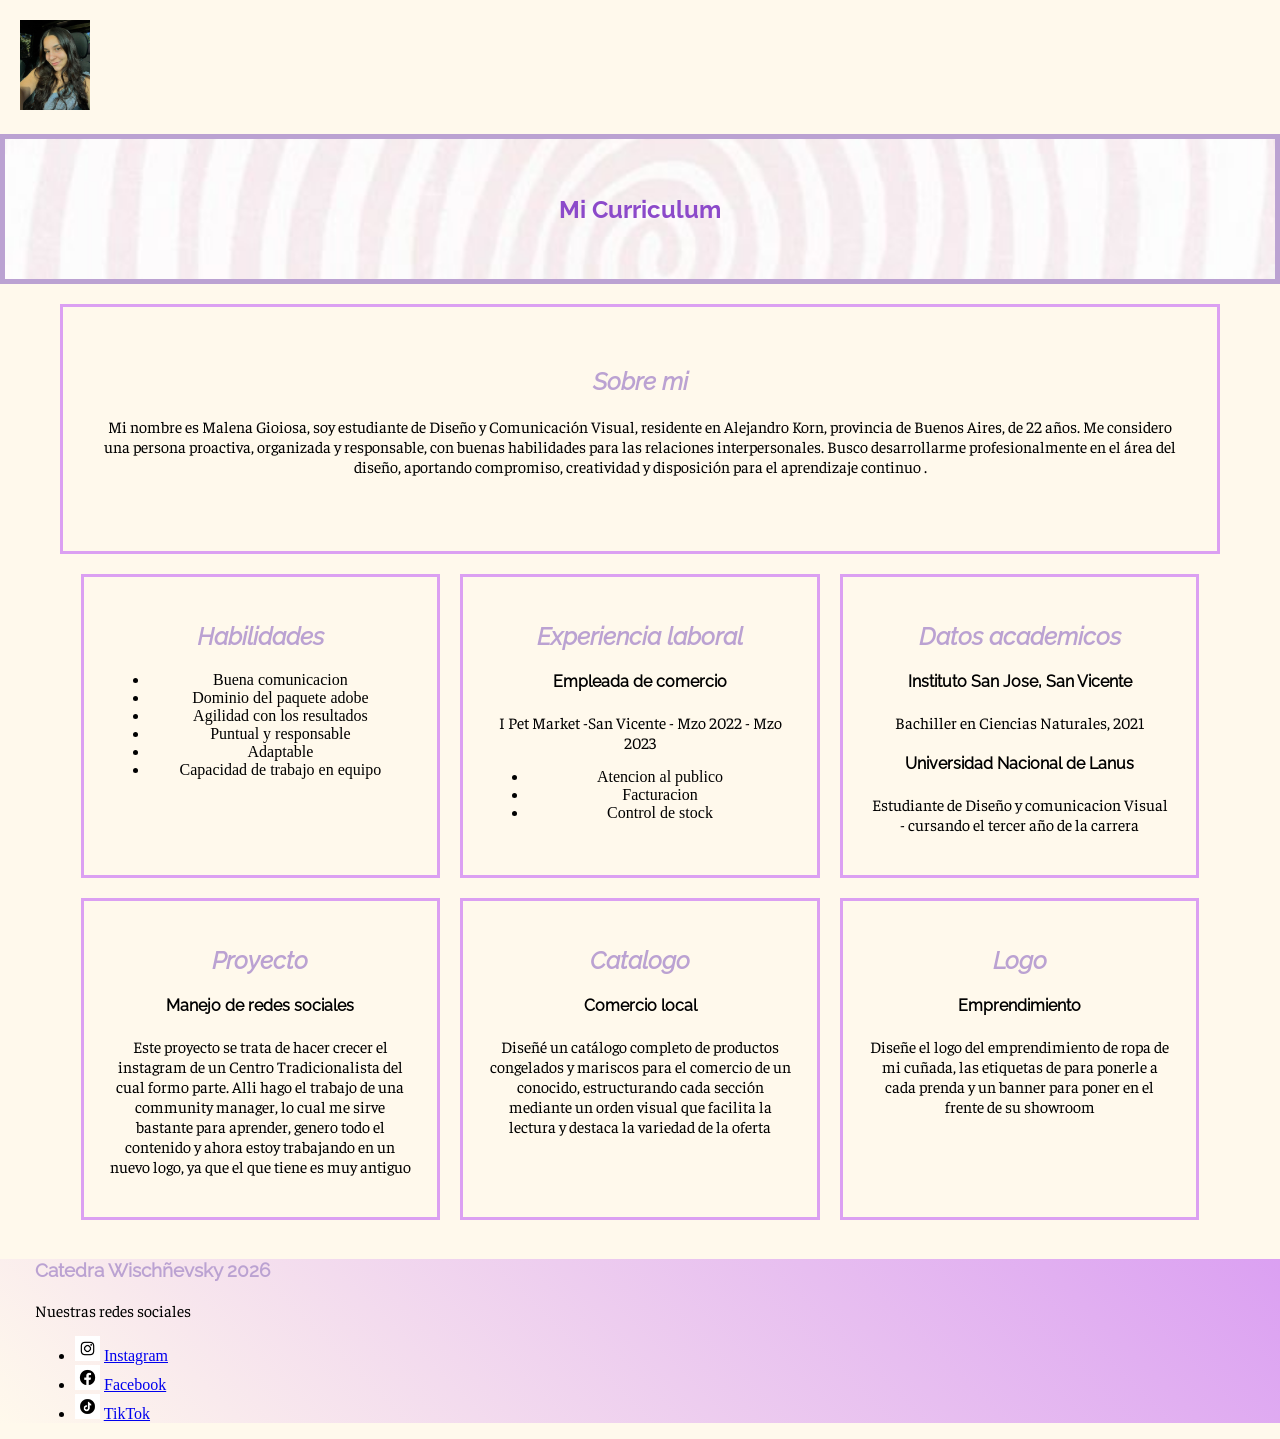
==== index.html @ 15e008b5 "2" ====
<!DOCTYPE html>
<html>
    <head>
        <meta charset="utf-8">
        <title>Web de Gioiosa</title>
        <link rel="stylesheet" href="estilos.css">
        <link rel="icon" type="image/x-icon" href="favicon.ico">
    </head>
    <body>
        <header>
            <img src="img/malena.jpeg" alt="Logo de Malena" width="70" height="90"/>
        </header>
    </body>
    
    <main>

        <section id="hero">
            <h1 style="color: rgb(140, 74, 202);">Mi Curriculum</h1>
        </section>
        <section class="flex-container">
            <article class="flex-item-sobre-mi"> 
            <h2>Sobre mi</h2>
            <p>Mi nombre es Malena Gioiosa, soy estudiante de Diseño y Comunicación Visual, residente en Alejandro Korn, provincia de Buenos Aires, de 22 años. Me considero una persona proactiva, organizada y responsable, con buenas habilidades para las relaciones interpersonales. Busco desarrollarme profesionalmente en el área del diseño, aportando compromiso, creatividad y disposición para el aprendizaje continuo .</p>
        </article>


        <article class="flex-item">
            <h2>Habilidades</h2>
                <ul>
                    <li>Buena comunicacion</li>
                    <li>Dominio del paquete adobe</li>
                     <li>Agilidad con los resultados</li>
                     <li>Puntual y responsable</li>
                     <li>Adaptable</li>
                     <li>Capacidad de trabajo en equipo</li>
            </ul>
            </article>
            
            <article class="flex-item">
            <h2>Experiencia laboral</h2>
            <h4>Empleada de comercio</h4>
            <p>I Pet Market -San Vicente - Mzo 2022 - Mzo 2023
                <ul>

                    <li>Atencion al publico</li>
                    <li>Facturacion</li>
                    <li>Control de stock</li>
           
                </ul>
          </p>
        </article>

        <article class="flex-item">
            <h2>Datos academicos</h2>
            <h4>Instituto San Jose, San Vicente</h4>
            <p>Bachiller en Ciencias Naturales, 2021</p>
            <h4>Universidad Nacional de Lanus</h4>
            <p>Estudiante de Diseño y comunicacion Visual - cursando el tercer año de la carrera</p>
        </article>    

        
<article class="flex-item">
    <h2>Proyecto</h2>
    <h4>Manejo de redes sociales</h4>
    <p>Este proyecto se trata de hacer crecer el instagram de un Centro Tradicionalista del cual formo parte. Alli hago el trabajo de una community manager, lo cual me sirve bastante para aprender, genero todo el contenido y ahora estoy trabajando en un nuevo logo, ya que el que tiene es muy antiguo</p>
</article>

<article class="flex-item">
    <h2>Catalogo</h2>
    <h4>Comercio local</h4>
    <p>Diseñé un catálogo completo de productos congelados y mariscos para el comercio de un conocido, estructurando cada sección mediante un orden visual que facilita la lectura y destaca la variedad de la oferta</p>
</article>

<article class="flex-item">
    <h2>Logo</h2>
    <h4>Emprendimiento</h4>
    <p>Diseñe el logo del emprendimiento de ropa de mi cuñada, las etiquetas de para ponerle a cada prenda y un banner para poner en el frente de su showroom</p>
</article>
</section>
 
</main>



    
    <footer>
<h3>Catedra Wischñevsky 2026</h3>
<p>Nuestras redes sociales</p>
<ul>
    <li> <img src="img/instagram.jpeg" alt="icono Instagram" width="25" height="25"> <a href="https://www.instagram.com/wis.unla/?hl=es-la"> Instagram</li></a>
    <li> <img src="img/facebook.jpeg" alt="icono facebook" width="25" height="25">  <a href="#"> Facebook</li></a>
    <li> <img src="img/tiktok.jpeg" alt="icono Tiktok" width="25" height="25"> <a href="#"> TikTok</li></a>
</ul>
    </footer>

</html>
---- estilos.css ----
/* CSS DOCUMENT */
@charset "UTF-8"; 

@font-face {
    font-family: "raleway";
    src: url(Fuentes/Raleway-Regular.ttf) format(truetype);
    font-weight: normal;
    font-style: normal;

    /*aca empiezan las aplicaciones*/
}
@font-face {
    font-family: raleway italic;
    src: url(Fuentes/Raleway-Italic.ttf) format(truetype);
    font-weight: normal;
    font-style: italic;
}

@font-face {
    font-family: raleway bold;
    src: url(Fuentes/Raleway-Bold.ttf) format(truetype);
    font-weight: normal;
    font-style: normal;
}

@font-face {
    font-family: faustina;
    src: url(Fuentes/Faustina-Regular.ttf) format(truetype);
    font-weight: normal;
    font-style: normal;
}

h1 {
    font-family: 'raleway bold', sans serif;
    }

h2 {
    font-family: 'raleway italic', sans serif;
    color: rgb(187, 162, 210);
}

h4 {
    font-family: 'raleway', sans serif;
}

h3 {
    font-family: 'raleway', sans serif;
    color: rgb(187, 162, 210);
}

p {
  font-family: 'faustina', serif;
  font-size: 18px;
  list-style: none;
}
p{
    font-size: 1rem;
    font-family: 'faustina', serif;
    font-size: 1rem;
    text-wrap-style: balance;
}
body{
    background-color: #fff9ec;
}

header{
    padding: 20px
}

#hero{
    display: flex;
    flex-direction: column;
    justify-content: center;
    background-image: url(img/trama.jpeg);
    background-position: center;
    background-size: cover;
    height: 150px;
    border: 5px solid rgb(187, 162, 210);
    box-sizing: border-box;
    text-align: center;


}
footer{
    background: linear-gradient(45deg, #fff9ec, #dba0f2);
    padding-left: 35px;
}
body{
    margin: 0;
    padding: 0;
}

.flex-container {
    display: flex;
    flex-wrap: wrap;
    gap: 20px;
    padding: 20px;
    justify-content: center;
    max-width: 1200px;
    margin: 0 auto;
    box-sizing: border-box;
}

.flex-item-sobre-mi {
    flex: 1 1 100%;
    max-width: 100%;
    min-height: 250px;
    text-align:center;
    padding: 40px;
    border: 3px solid #dba0f2;
    height: 200px;
    width: 30px;
    box-sizing: border-box;
}

.flex-item {
    flex: 1 1 300px;
    max-width: 31%;
    min-height: 250px;
    text-align:center;
    padding: 25px;
    border: 3px solid #dba0f2;
    box-sizing: border-box;
    background-color: #fff9ec;
}
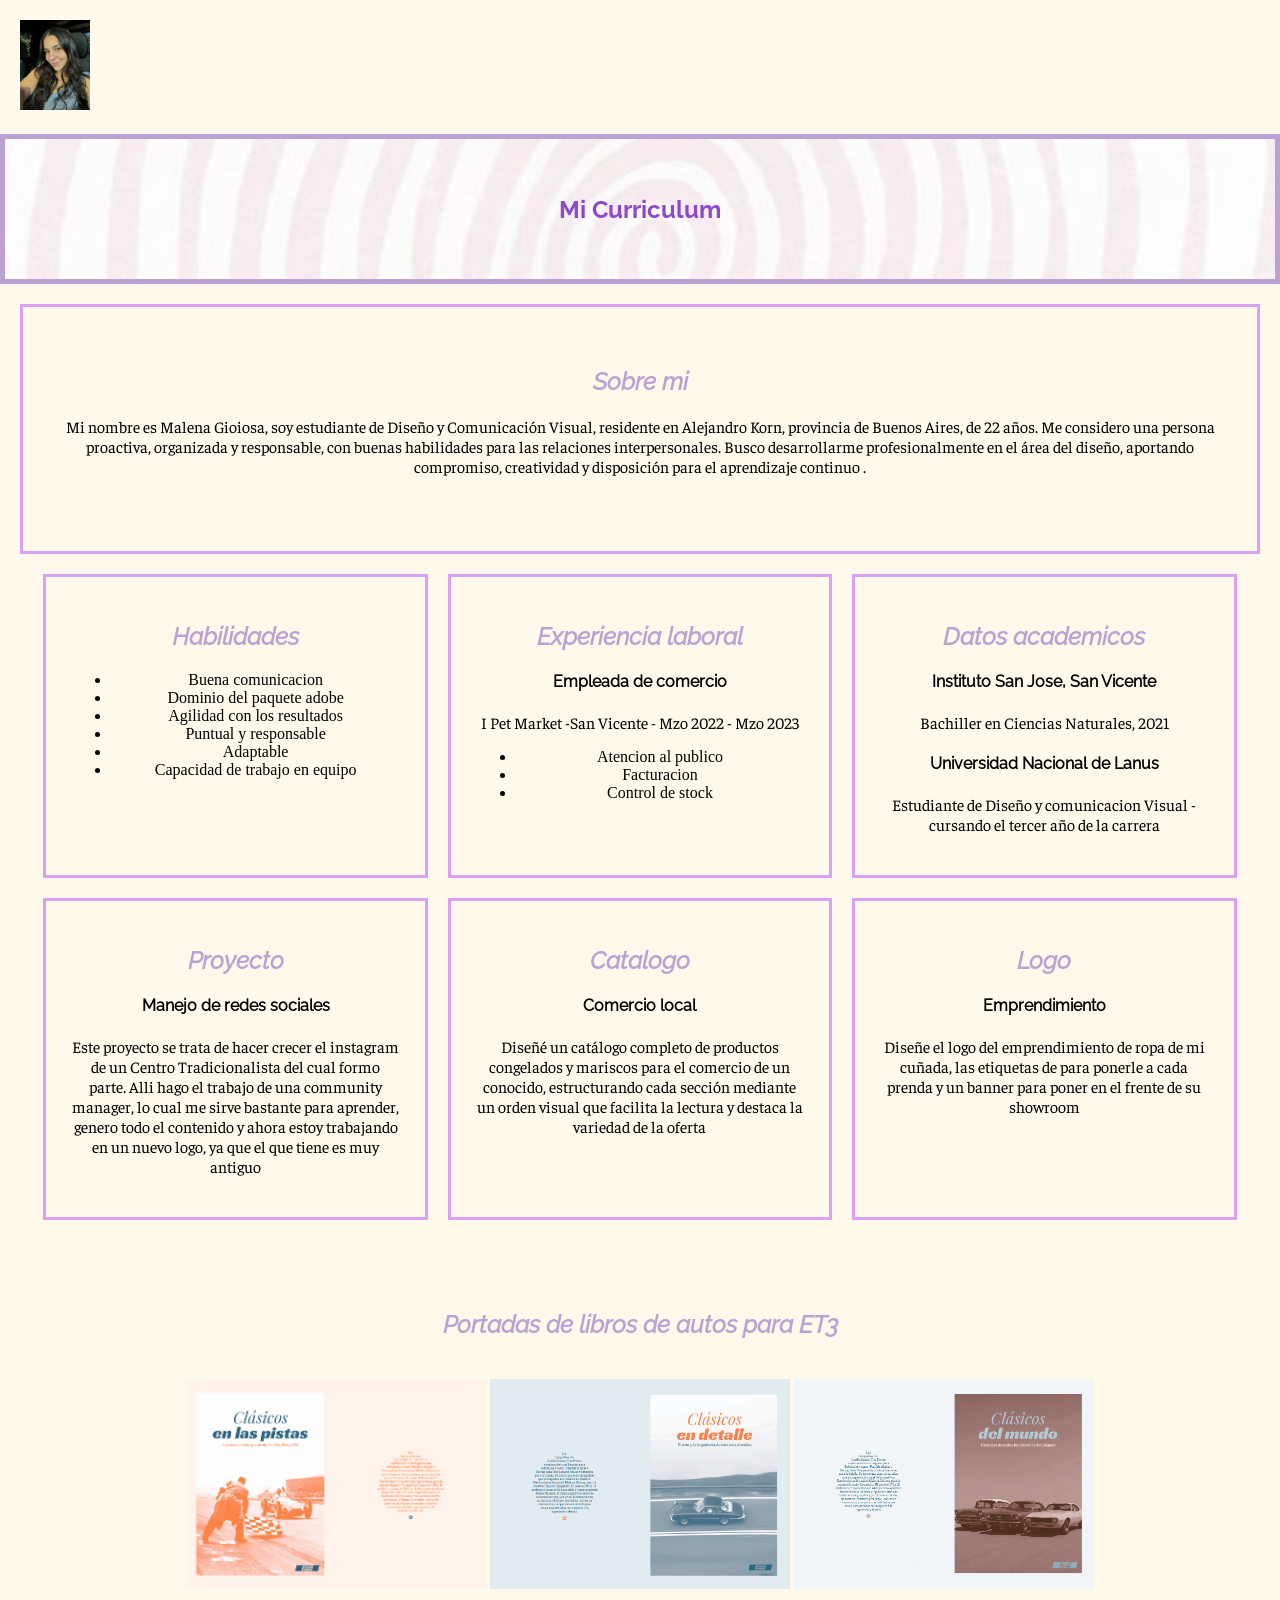
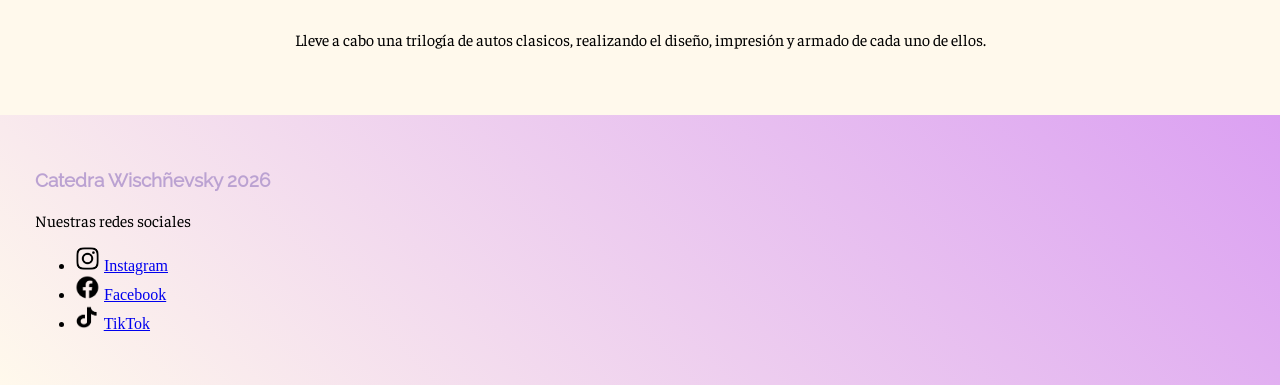
==== commit cbcf9408: "5" ====
--- a/index.html
+++ b/index.html
@@ -6,6 +6,7 @@
         <link rel="stylesheet" href="estilos.css">
         <link rel="icon" type="image/x-icon" href="favicon.ico">
     </head>
+
     <body>
         <header>
             <img src="img/malena.jpeg" alt="Logo de Malena" width="70" height="90"/>
@@ -13,19 +14,19 @@
     </body>
     
     <main>
+        <section id="hero">
+            <h1>Mi Curriculum</h1>
+        </section>
 
-        <section id="hero">
-            <h1 style="color: rgb(140, 74, 202);">Mi Curriculum</h1>
-        </section>
         <section class="flex-container">
             <article class="flex-item-sobre-mi"> 
-            <h2>Sobre mi</h2>
-            <p>Mi nombre es Malena Gioiosa, soy estudiante de Diseño y Comunicación Visual, residente en Alejandro Korn, provincia de Buenos Aires, de 22 años. Me considero una persona proactiva, organizada y responsable, con buenas habilidades para las relaciones interpersonales. Busco desarrollarme profesionalmente en el área del diseño, aportando compromiso, creatividad y disposición para el aprendizaje continuo .</p>
-        </article>
+                <h2>Sobre mi</h2>
+                <p>Mi nombre es Malena Gioiosa, soy estudiante de Diseño y Comunicación Visual, residente en Alejandro Korn, provincia de Buenos Aires, de 22 años. Me considero una persona proactiva, organizada y responsable, con buenas habilidades para las relaciones interpersonales. Busco desarrollarme profesionalmente en el área del diseño, aportando compromiso, creatividad y disposición para el aprendizaje continuo .</p>
+            </article>
 
 
-        <article class="flex-item">
-            <h2>Habilidades</h2>
+            <article class="flex-item">
+                <h2>Habilidades</h2>
                 <ul>
                     <li>Buena comunicacion</li>
                     <li>Dominio del paquete adobe</li>
@@ -33,13 +34,13 @@
                      <li>Puntual y responsable</li>
                      <li>Adaptable</li>
                      <li>Capacidad de trabajo en equipo</li>
-            </ul>
+                </ul>
             </article>
             
             <article class="flex-item">
-            <h2>Experiencia laboral</h2>
-            <h4>Empleada de comercio</h4>
-            <p>I Pet Market -San Vicente - Mzo 2022 - Mzo 2023
+                <h2>Experiencia laboral</h2>
+                <h4>Empleada de comercio</h4>
+                <p>I Pet Market -San Vicente - Mzo 2022 - Mzo 2023</p>
                 <ul>
 
                     <li>Atencion al publico</li>
@@ -47,50 +48,57 @@
                     <li>Control de stock</li>
            
                 </ul>
-          </p>
-        </article>
+            </article>
 
-        <article class="flex-item">
-            <h2>Datos academicos</h2>
-            <h4>Instituto San Jose, San Vicente</h4>
-            <p>Bachiller en Ciencias Naturales, 2021</p>
-            <h4>Universidad Nacional de Lanus</h4>
-            <p>Estudiante de Diseño y comunicacion Visual - cursando el tercer año de la carrera</p>
-        </article>    
+            <article class="flex-item">
+                <h2>Datos academicos</h2>
+                <h4>Instituto San Jose, San Vicente</h4>
+                <p>Bachiller en Ciencias Naturales, 2021</p>
+                <h4>Universidad Nacional de Lanus</h4>
+                 <p>Estudiante de Diseño y comunicacion Visual - cursando el tercer año de la carrera</p>
+            </article>    
 
         
-<article class="flex-item">
-    <h2>Proyecto</h2>
-    <h4>Manejo de redes sociales</h4>
-    <p>Este proyecto se trata de hacer crecer el instagram de un Centro Tradicionalista del cual formo parte. Alli hago el trabajo de una community manager, lo cual me sirve bastante para aprender, genero todo el contenido y ahora estoy trabajando en un nuevo logo, ya que el que tiene es muy antiguo</p>
-</article>
+            <article class="flex-item">
+                <h2>Proyecto</h2>
+                <h4>Manejo de redes sociales</h4>
+                <p>Este proyecto se trata de hacer crecer el instagram de un Centro Tradicionalista del cual formo parte. Alli hago el trabajo de una community manager, lo cual me sirve bastante para aprender, genero todo el contenido y ahora estoy trabajando en un nuevo logo, ya que el que tiene es muy antiguo</p>
+            </article>
 
-<article class="flex-item">
-    <h2>Catalogo</h2>
-    <h4>Comercio local</h4>
-    <p>Diseñé un catálogo completo de productos congelados y mariscos para el comercio de un conocido, estructurando cada sección mediante un orden visual que facilita la lectura y destaca la variedad de la oferta</p>
-</article>
+            <article class="flex-item">
+                <h2>Catalogo</h2>
+                <h4>Comercio local</h4>
+                <p>Diseñé un catálogo completo de productos congelados y mariscos para el comercio de un conocido, estructurando cada sección mediante un orden visual que facilita la lectura y destaca la variedad de la oferta</p>
+            </article>
 
-<article class="flex-item">
-    <h2>Logo</h2>
-    <h4>Emprendimiento</h4>
-    <p>Diseñe el logo del emprendimiento de ropa de mi cuñada, las etiquetas de para ponerle a cada prenda y un banner para poner en el frente de su showroom</p>
-</article>
-</section>
+            <article class="flex-item">
+                <h2>Logo</h2>
+                <h4>Emprendimiento</h4>
+                <p>Diseñe el logo del emprendimiento de ropa de mi cuñada, las etiquetas de para ponerle a cada prenda y un banner para poner en el frente de su showroom</p>
+            </article>
+
+        </section>
+
+        <section class="flex-foto">
+            <h2>Portadas de libros de autos para ET3</h2>
+            <article>
+                <img src="img/portada1.png" alt="portada1" width="300" height="210">
+                <img src="img/portada2.png" alt="portada2" width="300" height="210">
+                <img src="img/portada3.png" alt="portada3" width="300" height="210">
+            </article>  
+            <p>Lleve a cabo una trilogía de autos clasicos, realizando el diseño, impresión y armado de cada uno de ellos.</p>
+        </section>
  
-</main>
+    </main>
 
-
-
-    
     <footer>
-<h3>Catedra Wischñevsky 2026</h3>
-<p>Nuestras redes sociales</p>
-<ul>
-    <li> <img src="img/instagram.jpeg" alt="icono Instagram" width="25" height="25"> <a href="https://www.instagram.com/wis.unla/?hl=es-la"> Instagram</li></a>
-    <li> <img src="img/facebook.jpeg" alt="icono facebook" width="25" height="25">  <a href="#"> Facebook</li></a>
-    <li> <img src="img/tiktok.jpeg" alt="icono Tiktok" width="25" height="25"> <a href="#"> TikTok</li></a>
-</ul>
+        <h3>Catedra Wischñevsky 2026</h3>
+        <p>Nuestras redes sociales</p>
+        <ul>
+            <li> <img src="img/instagram.png" alt="icono Instagram" width="25" height="25"> <a href="https://www.instagram.com/wis.unla/?hl=es-la"> Instagram</li></a>
+            <li> <img src="img/facebook.png" alt="icono facebook" width="25" height="25">  <a href="#"> Facebook</li></a>
+            <li> <img src="img/tiktok.png" alt="icono Tiktok" width="25" height="25"> <a href="#"> TikTok</li></a>
+        </ul>
     </footer>
 
 </html>
--- a/estilos.css
+++ b/estilos.css
@@ -3,7 +3,7 @@
 
 @font-face {
     font-family: "raleway";
-    src: url(Fuentes/Raleway-Regular.ttf) format(truetype);
+    src: url(fuentes/raleway-regular.ttf) format(truetype);
     font-weight: normal;
     font-style: normal;
 
@@ -11,27 +11,28 @@
 }
 @font-face {
     font-family: raleway italic;
-    src: url(Fuentes/Raleway-Italic.ttf) format(truetype);
+    src: url(fuentes/raleway-italic.ttf) format(truetype);
     font-weight: normal;
     font-style: italic;
 }
 
 @font-face {
     font-family: raleway bold;
-    src: url(Fuentes/Raleway-Bold.ttf) format(truetype);
+    src: url(fuentes/raleway-bold.ttf) format(truetype);
     font-weight: normal;
     font-style: normal;
 }
 
 @font-face {
     font-family: faustina;
-    src: url(Fuentes/Faustina-Regular.ttf) format(truetype);
+    src: url(fuentes/faustina-regular.ttf) format(truetype);
     font-weight: normal;
     font-style: normal;
 }
 
 h1 {
     font-family: 'raleway bold', sans serif;
+    color: rgb(140, 74, 202);
     }
 
 h2 {
@@ -50,11 +51,9 @@
 
 p {
   font-family: 'faustina', serif;
-  font-size: 18px;
   list-style: none;
 }
 p{
-    font-size: 1rem;
     font-family: 'faustina', serif;
     font-size: 1rem;
     text-wrap-style: balance;
@@ -78,12 +77,12 @@
     border: 5px solid rgb(187, 162, 210);
     box-sizing: border-box;
     text-align: center;
+}
 
-
-}
 footer{
     background: linear-gradient(45deg, #fff9ec, #dba0f2);
-    padding-left: 35px;
+    min-height: 200px;
+    padding: 35px;
 }
 body{
     margin: 0;
@@ -96,9 +95,6 @@
     gap: 20px;
     padding: 20px;
     justify-content: center;
-    max-width: 1200px;
-    margin: 0 auto;
-    box-sizing: border-box;
 }
 
 .flex-item-sobre-mi {
@@ -122,4 +118,12 @@
     border: 3px solid #dba0f2;
     box-sizing: border-box;
     background-color: #fff9ec;
+}
+
+.flex-foto{
+    display: flex;
+    flex-direction:column;
+    text-align: center;
+    padding: 50px;
+    gap: 20px;
 }
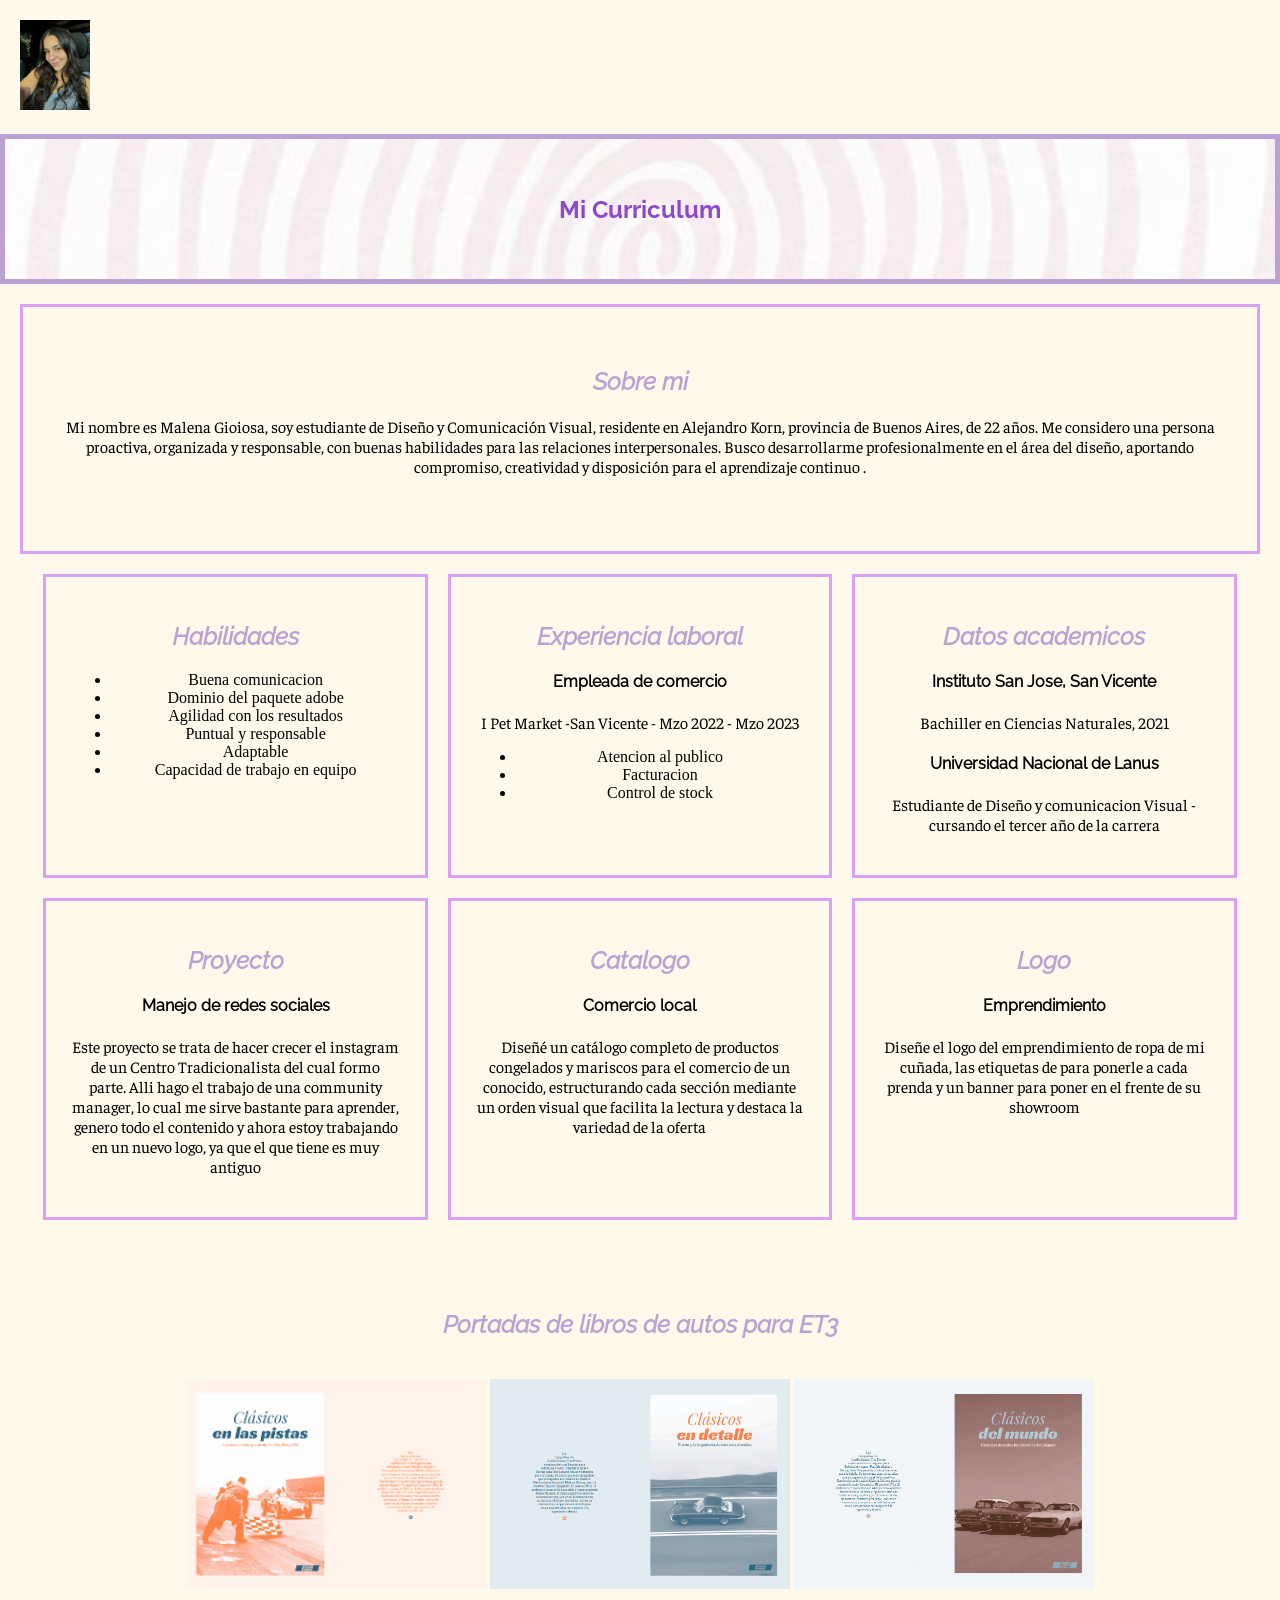
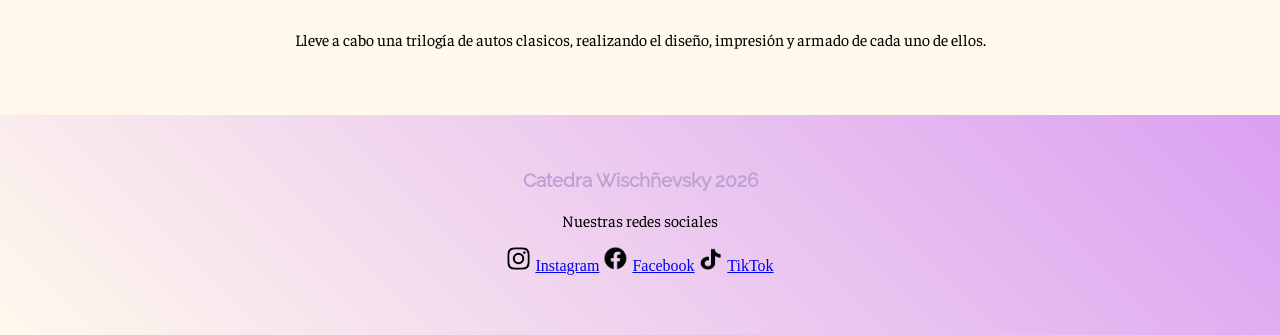
==== commit 1e0285ee: "9" ====
--- a/index.html
+++ b/index.html
@@ -94,11 +94,11 @@
     <footer>
         <h3>Catedra Wischñevsky 2026</h3>
         <p>Nuestras redes sociales</p>
-        <ul>
-            <li> <img src="img/instagram.png" alt="icono Instagram" width="25" height="25"> <a href="https://www.instagram.com/wis.unla/?hl=es-la"> Instagram</li></a>
-            <li> <img src="img/facebook.png" alt="icono facebook" width="25" height="25">  <a href="#"> Facebook</li></a>
-            <li> <img src="img/tiktok.png" alt="icono Tiktok" width="25" height="25"> <a href="#"> TikTok</li></a>
-        </ul>
+        
+             <img src="img/instagram.png" alt="icono Instagram" width="25" height="25"> <a href="https://www.instagram.com/wis.unla/?hl=es-la"> Instagram</a>
+             <img src="img/facebook.png" alt="icono facebook" width="25" height="25">  <a href="#"> Facebook</a>
+             <img src="img/tiktok.png" alt="icono Tiktok" width="25" height="25"> <a href="#"> TikTok</a>
+        
     </footer>
 
 </html>
--- a/estilos.css
+++ b/estilos.css
@@ -81,8 +81,9 @@
 
 footer{
     background: linear-gradient(45deg, #fff9ec, #dba0f2);
-    min-height: 200px;
+    min-height: 150px;
     padding: 35px;
+    text-align: center;
 }
 body{
     margin: 0;
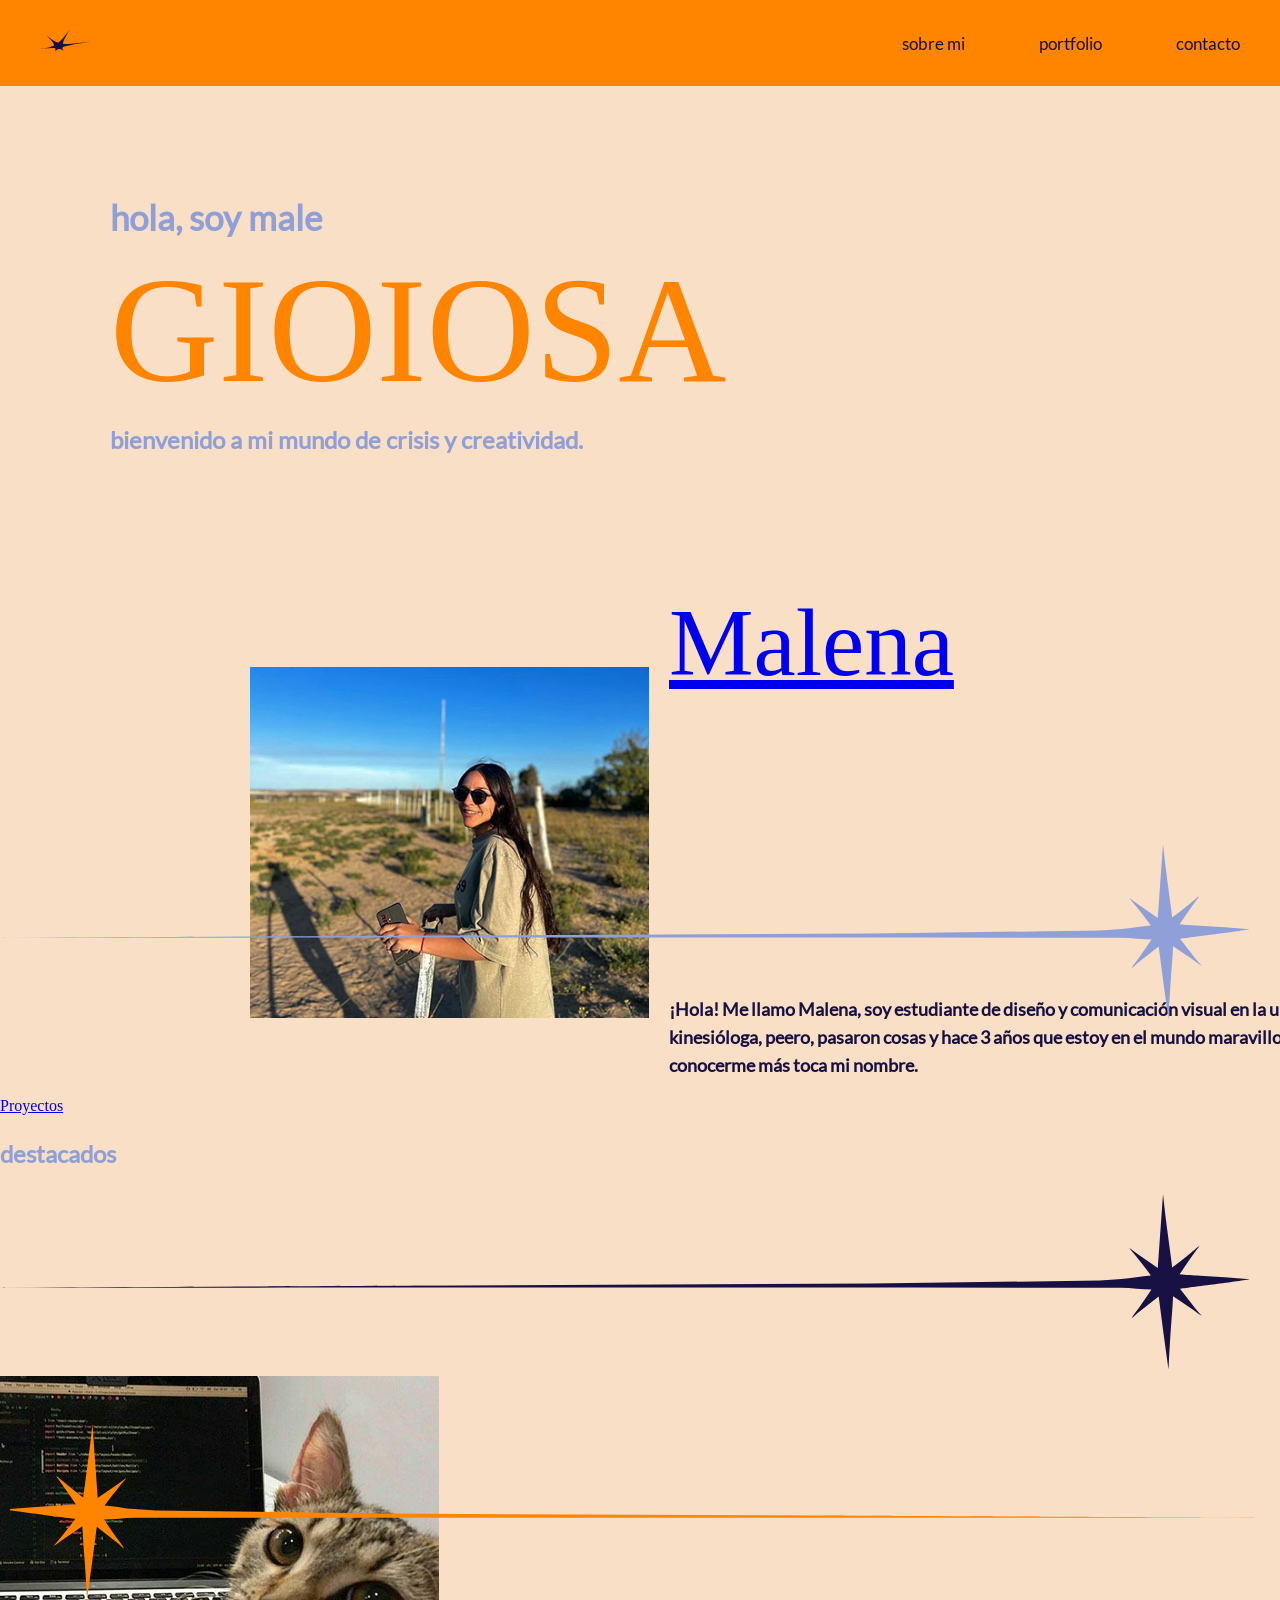
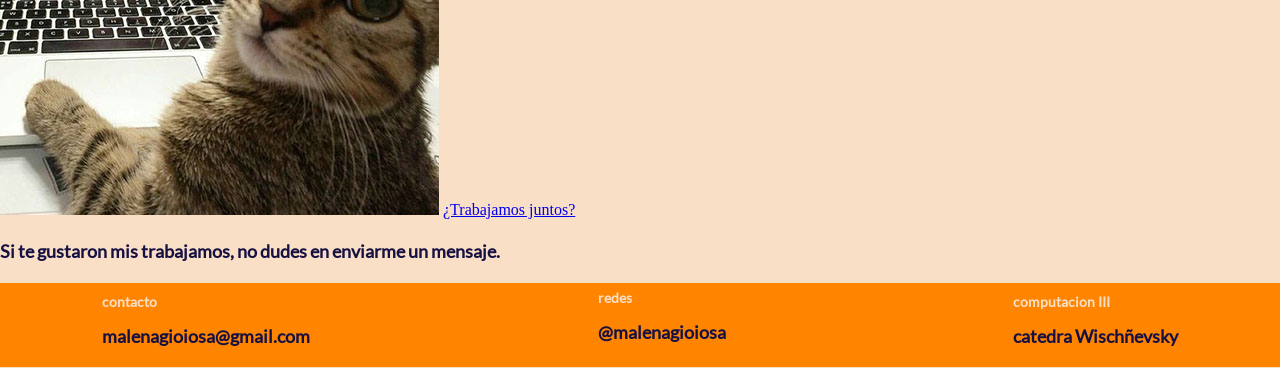
==== commit 1402d93b: "k" ====
--- a/index.html
+++ b/index.html
@@ -2,103 +2,93 @@
 <html>
     <head>
         <meta charset="utf-8">
-        <title>Web de Gioiosa</title>
+        <title>Gioiosa Malena</title>
         <link rel="stylesheet" href="estilos.css">
         <link rel="icon" type="image/x-icon" href="favicon.ico">
     </head>
 
     <body>
         <header>
-            <img src="img/malena.jpeg" alt="Logo de Malena" width="70" height="90"/>
+          <nav>
+            <div>
+                <a href="index.html">
+                <img src="img/logo.svg" alt="logo" width="49" height="82"/> 
+                </a>
+            </div>
+            <ul id="botones">
+                <li>
+                    <a href="sobre-mi.html">sobre mi</a>
+                </li>
+                <li>
+                    <a href="#">portfolio</a>
+                </li>
+                <il>
+                    <a href="contacto.html">contacto</a>
+                </il>
+            </ul>
+          </nav>
         </header>
-    </body>
     
     <main>
-        <section id="hero">
-            <h1>Mi Curriculum</h1>
+        <section class="presentacion">
+            <h2>hola, soy male</h1>
+            <h1>GIOIOSA</h1>
+            <h3>bienvenido a mi mundo de crisis y creatividad.</h3>
+            <div class="estrellacelest">
+            <img src="img/separacion-celeste.svg" alt="separacion-celeste" width="1250" height="180">
+            </div>
         </section>
 
-        <section class="flex-container">
-            <article class="flex-item-sobre-mi"> 
-                <h2>Sobre mi</h2>
-                <p>Mi nombre es Malena Gioiosa, soy estudiante de Diseño y Comunicación Visual, residente en Alejandro Korn, provincia de Buenos Aires, de 22 años. Me considero una persona proactiva, organizada y responsable, con buenas habilidades para las relaciones interpersonales. Busco desarrollarme profesionalmente en el área del diseño, aportando compromiso, creatividad y disposición para el aprendizaje continuo .</p>
-            </article>
-
-
-            <article class="flex-item">
-                <h2>Habilidades</h2>
-                <ul>
-                    <li>Buena comunicacion</li>
-                    <li>Dominio del paquete adobe</li>
-                     <li>Agilidad con los resultados</li>
-                     <li>Puntual y responsable</li>
-                     <li>Adaptable</li>
-                     <li>Capacidad de trabajo en equipo</li>
-                </ul>
-            </article>
-            
-            <article class="flex-item">
-                <h2>Experiencia laboral</h2>
-                <h4>Empleada de comercio</h4>
-                <p>I Pet Market -San Vicente - Mzo 2022 - Mzo 2023</p>
-                <ul>
-
-                    <li>Atencion al publico</li>
-                    <li>Facturacion</li>
-                    <li>Control de stock</li>
-           
-                </ul>
-            </article>
-
-            <article class="flex-item">
-                <h2>Datos academicos</h2>
-                <h4>Instituto San Jose, San Vicente</h4>
-                <p>Bachiller en Ciencias Naturales, 2021</p>
-                <h4>Universidad Nacional de Lanus</h4>
-                 <p>Estudiante de Diseño y comunicacion Visual - cursando el tercer año de la carrera</p>
-            </article>    
-
-        
-            <article class="flex-item">
-                <h2>Proyecto</h2>
-                <h4>Manejo de redes sociales</h4>
-                <p>Este proyecto se trata de hacer crecer el instagram de un Centro Tradicionalista del cual formo parte. Alli hago el trabajo de una community manager, lo cual me sirve bastante para aprender, genero todo el contenido y ahora estoy trabajando en un nuevo logo, ya que el que tiene es muy antiguo</p>
-            </article>
-
-            <article class="flex-item">
-                <h2>Catalogo</h2>
-                <h4>Comercio local</h4>
-                <p>Diseñé un catálogo completo de productos congelados y mariscos para el comercio de un conocido, estructurando cada sección mediante un orden visual que facilita la lectura y destaca la variedad de la oferta</p>
-            </article>
-
-            <article class="flex-item">
-                <h2>Logo</h2>
-                <h4>Emprendimiento</h4>
-                <p>Diseñe el logo del emprendimiento de ropa de mi cuñada, las etiquetas de para ponerle a cada prenda y un banner para poner en el frente de su showroom</p>
-            </article>
-
+        <section class="malena">
+            <img src="img/malena-inicial.jpg" alt="malena-inicial" width="399" height="351">
+            <div class="male">
+                <div class="boton-male">
+                <a href="#">Malena</a>
+                </div>
+                <p>¡Hola! Me llamo Malena, soy estudiante de diseño y comunicación visual 
+                en la unla desde 2023. Desde muy chica quise ser kinesióloga, peero, 
+                pasaron cosas y hace 3 años que estoy en el mundo maravilloso 
+                del diseño, el cual disfruto muchísimo. 
+                Para conocerme más toca mi nombre.</p>
+            </div>
+            <div class="estrella">
+            <img src="img/separación-naranja.svg" alt="separacion-naranja" width="1250" height="180">
+            </div>
         </section>
 
-        <section class="flex-foto">
-            <h2>Portadas de libros de autos para ET3</h2>
-            <article>
-                <img src="img/portada1.png" alt="portada1" width="300" height="210">
-                <img src="img/portada2.png" alt="portada2" width="300" height="210">
-                <img src="img/portada3.png" alt="portada3" width="300" height="210">
-            </article>  
-            <p>Lleve a cabo una trilogía de autos clasicos, realizando el diseño, impresión y armado de cada uno de ellos.</p>
+        <section class="proyectos">
+            <div>
+                <a href="#">Proyectos</a>
+                <h3>destacados</h3>
+            </div>
+            <img src="img/separacion-azul.svg" alt="separacion-azul" width="1250" height="180">
         </section>
+
+        <section class="trabajamos.juntos">
+            <div>
+                <img src="img/gato-trabajamos-juntos.jpg" alt="gato-trabajamos-juntos" width="439" height="439"> 
+                <a href="#">¿Trabajamos juntos?</a>
+                <p>Si te gustaron mis trabajamos, 
+                no dudes en enviarme un mensaje.</p>
+            </div>
+        </section>
+
+    </main>
  
-    </main>
-
     <footer>
-        <h3>Catedra Wischñevsky 2026</h3>
-        <p>Nuestras redes sociales</p>
-        
-             <img src="img/instagram.png" alt="icono Instagram" width="25" height="25"> <a href="https://www.instagram.com/wis.unla/?hl=es-la"> Instagram</a>
-             <img src="img/facebook.png" alt="icono facebook" width="25" height="25">  <a href="#"> Facebook</a>
-             <img src="img/tiktok.png" alt="icono Tiktok" width="25" height="25"> <a href="#"> TikTok</a>
-        
+        <div class="footer-izquierdo">
+        <h4>contacto</h4>
+        <p>malenagioiosa@gmail.com</p>
+        </div>
+        <div class="footer-medio">
+        <h4>redes</h4>
+        <p>@malenagioiosa</p>
+        </div>
+        <div class="footer-derecho">
+        <h4>computacion III</h4>
+        <p>catedra Wischñevsky</p>
+        </div>
     </footer>
+</body>
 
 </html>
--- a/estilos.css
+++ b/estilos.css
@@ -2,129 +2,172 @@
 @charset "UTF-8"; 
 
 @font-face {
-    font-family: "raleway";
-    src: url(fuentes/raleway-regular.ttf) format(truetype);
-    font-weight: normal;
-    font-style: normal;
-
-    /*aca empiezan las aplicaciones*/
-}
-@font-face {
-    font-family: raleway italic;
-    src: url(fuentes/raleway-italic.ttf) format(truetype);
-    font-weight: normal;
-    font-style: italic;
-}
-
-@font-face {
-    font-family: raleway bold;
-    src: url(fuentes/raleway-bold.ttf) format(truetype);
+    font-family: Lactos;
+    src: url(fuentes/dxlactos-regular-free-personal-use.otf);
     font-weight: normal;
     font-style: normal;
 }
 
 @font-face {
-    font-family: faustina;
-    src: url(fuentes/faustina-regular.ttf) format(truetype);
+    font-family: lato;
+    src: url(fuentes/lato-regular.ttf);
     font-weight: normal;
     font-style: normal;
 }
 
-h1 {
-    font-family: 'raleway bold', sans serif;
-    color: rgb(140, 74, 202);
-    }
+h1{
+    color: #FF8500;
+    text-align: left;
+    font-family: "Dx Lactos - Free Persoanl Use";
+    font-size: 150px;
+    font-style: normal;
+    font-weight: 200;
+    line-height: normal;
+    margin: 0 0 -15px 0px;
 
-h2 {
-    font-family: 'raleway italic', sans serif;
-    color: rgb(187, 162, 210);
 }
 
-h4 {
-    font-family: 'raleway', sans serif;
+h2{
+    color: #8FA0D8;
+    font-family: Lato;
+    font-size: 35px;
+    font-style: normal;
+    font-weight: 700;
+    line-height: normal;
+    margin: 0 0 6px 0px;
 }
 
-h3 {
-    font-family: 'raleway', sans serif;
-    color: rgb(187, 162, 210);
+h3{
+    color: #8FA0D8;
+    font-family: Lato;
+    font-size: 24px;
+    font-style: normal;
+    font-weight: 700;
+    line-height: normal;
+    margin: 0 20 80px 0px;
 }
 
-p {
-  font-family: 'faustina', serif;
-  list-style: none;
+p{
+    color: #171143;
+    font-family: Lato;
+    font-size: 18px;
+    font-style: normal;
+    font-weight: 700;
+    line-height: 28px
 }
-p{
-    font-family: 'faustina', serif;
-    font-size: 1rem;
-    text-wrap-style: balance;
+
+h4{
+
 }
+
 body{
-    background-color: #fff9ec;
+    background-color: #F9DFC6;
 }
 
 header{
-    padding: 20px
+    display: flex;
+    padding: 0px;
+    background: #FF8500;
 }
 
-#hero{
+header nav{
     display: flex;
-    flex-direction: column;
-    justify-content: center;
-    background-image: url(img/trama.jpeg);
-    background-position: center;
-    background-size: cover;
-    height: 150px;
-    border: 5px solid rgb(187, 162, 210);
-    box-sizing: border-box;
-    text-align: center;
+    width: 1681px;
+    justify-content: space-between;
+    align-items: center;
+    padding: 0px 40px;
+}
+
+#botones{
+    display: flex;
+    align-items: center;
+    gap: 74px;
+    list-style: none;
+}
+
+#botones a{
+    color: #171143;
+    font-family: "lato",sans-serif;
+    font-size: 17px;
+    font-weight: 400;
+    text-decoration: none;
+    list-style: none;
 }
 
 footer{
-    background: linear-gradient(45deg, #fff9ec, #dba0f2);
-    min-height: 150px;
-    padding: 35px;
-    text-align: center;
+    display: flex;
+    height: 84px;
+    padding: 40px 8%;
+    align-items: center;
+    background: #FF8500;
+    justify-content: space-between;
+    box-sizing: border-box;
+    line-height: 2px;
+    color: #F9DFC6;
+    font-family: Lato;
+    font-size: 14px;
+    font-style: normal;
+    }
+
+.footer-izquierdo{
+text-align: left;
+}
+
+.footer-medio{
+    text-transform: lowercase;
+    margin: 0 0 8px 0;
+    
 }
 body{
     margin: 0;
     padding: 0;
 }
 
-.flex-container {
+.presentacion{
     display: flex;
-    flex-wrap: wrap;
-    gap: 20px;
-    padding: 20px;
+    flex-direction: column;
     justify-content: center;
+    align-items: flex-start; 
+    padding: 110px;
 }
 
-.flex-item-sobre-mi {
-    flex: 1 1 100%;
-    max-width: 100%;
-    min-height: 250px;
-    text-align:center;
-    padding: 40px;
-    border: 3px solid #dba0f2;
-    height: 200px;
-    width: 30px;
-    box-sizing: border-box;
+.malena{
+   display: inline-flex;
+    align-items: center;
+    gap: 20px;
+    padding-left: 250px;
 }
 
-.flex-item {
-    flex: 1 1 300px;
-    max-width: 31%;
-    min-height: 250px;
-    text-align:center;
-    padding: 25px;
-    border: 3px solid #dba0f2;
-    box-sizing: border-box;
-    background-color: #fff9ec;
+.male{
+    display: flex;
+width: 972px;
+flex-direction: column;
+align-items: flex-start;
+gap: 28px;
 }
 
-.flex-foto{
-    display: flex;
-    flex-direction:column;
-    text-align: center;
-    padding: 50px;
-    gap: 20px;
+.estrella{
+    position: absolute;
+      bottom: -710px;
+      left: 10px;
+      font-size: 32px;
+      user-select: none;
+}
+
+.estrellacelest{
+    position: absolute;
+      bottom: -130px;
+      left: 0px;
+      font-size: 32px;
+      user-select: none;
+}
+
+.boton-male{
+    color: #8FA0D8;
+    font-family: "Dx Lactos - Free Persoanl Use";
+    font-size: 95px;
+    font-style: normal;
+    line-height: normal;
+    width: 450px;
+    height: 361px;
 }
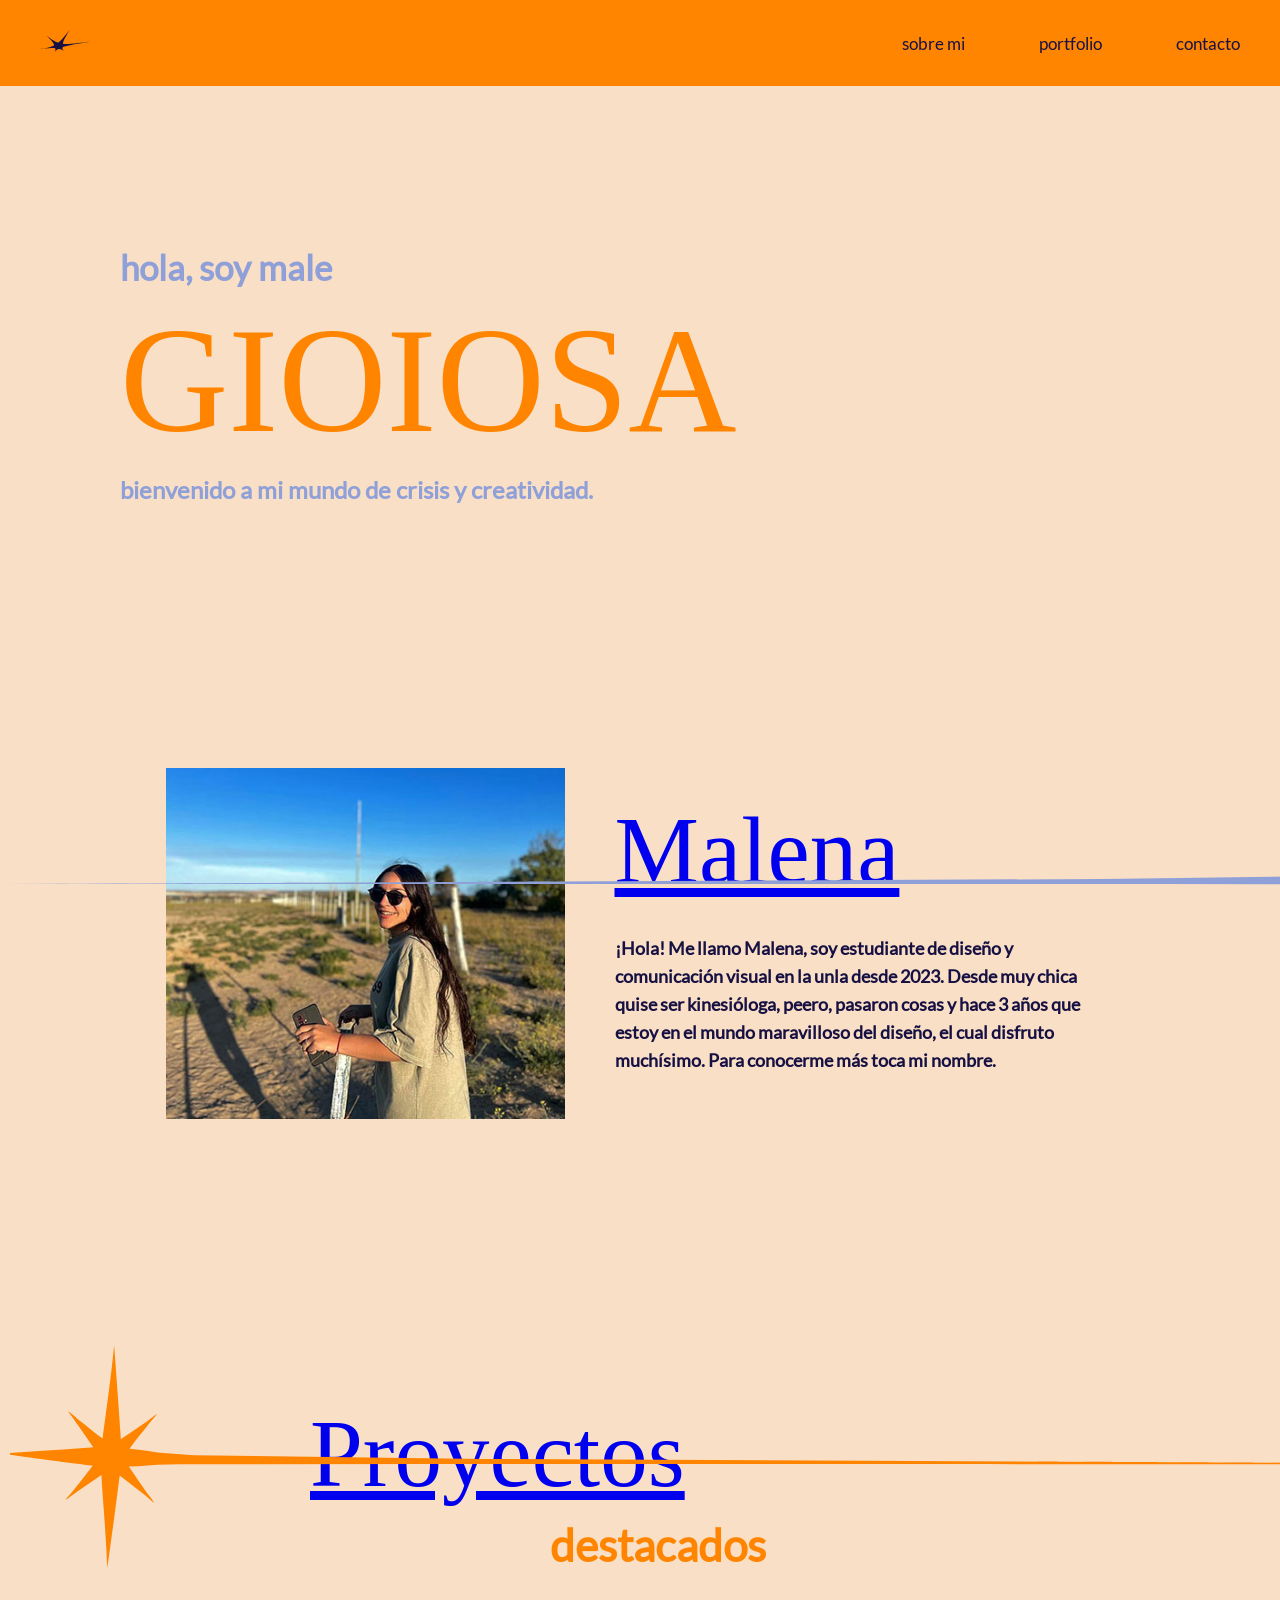
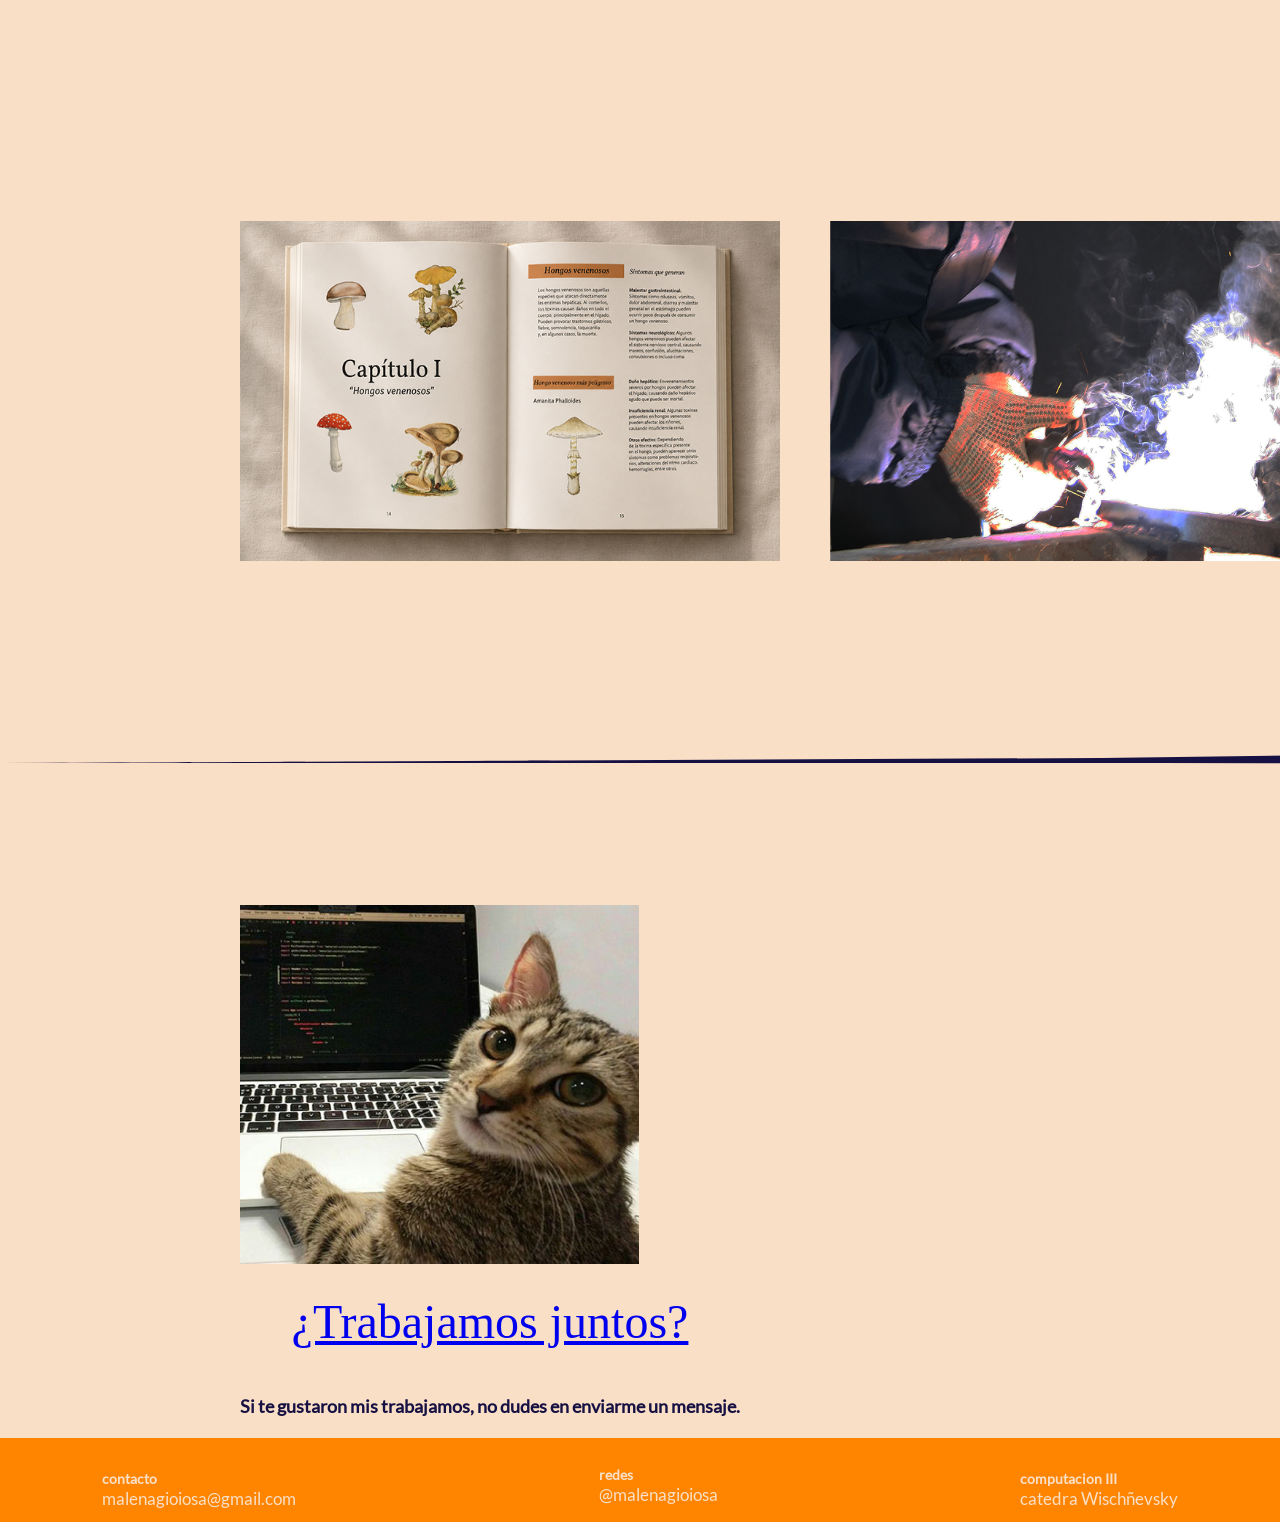
==== commit 3dc858c3: "m" ====
--- a/index.html
+++ b/index.html
@@ -35,7 +35,7 @@
             <h1>GIOIOSA</h1>
             <h3>bienvenido a mi mundo de crisis y creatividad.</h3>
             <div class="estrellacelest">
-            <img src="img/separacion-celeste.svg" alt="separacion-celeste" width="1250" height="180">
+            <img src="img/separacion-celeste.svg" alt="separacion-celeste" width="1580" height="290">
             </div>
         </section>
 
@@ -52,24 +52,36 @@
                 Para conocerme más toca mi nombre.</p>
             </div>
             <div class="estrella">
-            <img src="img/separación-naranja.svg" alt="separacion-naranja" width="1250" height="180">
+            <img src="img/separación-naranja.svg" alt="separacion-naranja" width="1580" height="290">
             </div>
         </section>
 
         <section class="proyectos">
-            <div>
+            <div class="proyec">
+                <div class="boton-proyectos">
                 <a href="#">Proyectos</a>
-                <h3>destacados</h3>
+                </div>
+                <h3 class=dest>destacados</h3>
             </div>
-            <img src="img/separacion-azul.svg" alt="separacion-azul" width="1250" height="180">
+            <div class="destacado">
+                <img src="img/libro-hongos-destacado.png" alt="hongos-destacado" width="540" height="340">
+                <img src="img/fotografia-destacado.png" alt="foto-destacado" width="540" height="340">
+            </div>
+            <img src="img/separacion-azul.svg" alt="separacion-azul" width="1580" height="290">
         </section>
 
-        <section class="trabajamos.juntos">
+        <section class="trabajamos-juntos">
             <div>
-                <img src="img/gato-trabajamos-juntos.jpg" alt="gato-trabajamos-juntos" width="439" height="439"> 
-                <a href="#">¿Trabajamos juntos?</a>
+                <div class="gatito">
+                <img src="img/gato-trabajamos-juntos.jpg" alt="gato-trabajamos-juntos" width="399" height="359"> 
+                </div>
+                <div class="trabajamos">
+                    <div class="boton-trabajo">
+                    <a href="#">¿Trabajamos juntos?</a>
+                    </div>
                 <p>Si te gustaron mis trabajamos, 
                 no dudes en enviarme un mensaje.</p>
+                </div>
             </div>
         </section>
 
@@ -78,15 +90,15 @@
     <footer>
         <div class="footer-izquierdo">
         <h4>contacto</h4>
-        <p>malenagioiosa@gmail.com</p>
+        <h8>malenagioiosa@gmail.com</h8>
         </div>
         <div class="footer-medio">
         <h4>redes</h4>
-        <p>@malenagioiosa</p>
+        <h8>@malenagioiosa</h8>
         </div>
         <div class="footer-derecho">
         <h4>computacion III</h4>
-        <p>catedra Wischñevsky</p>
+        <h8>catedra Wischñevsky</h8>
         </div>
     </footer>
 </body>
--- a/estilos.css
+++ b/estilos.css
@@ -128,22 +128,25 @@
     flex-direction: column;
     justify-content: center;
     align-items: flex-start; 
-    padding: 110px;
+    padding: 160px;
+    padding-left: 120px;
 }
 
 .malena{
-   display: inline-flex;
-    align-items: center;
-    gap: 20px;
-    padding-left: 250px;
+   display: flex;
+   flex-direction: row;
+    align-items: center;
+    justify-content: center;
+    gap: 50px;
+    padding-left: 40px;
+    padding: 80px;
 }
 
 .male{
     display: flex;
-width: 972px;
-flex-direction: column;
-align-items: flex-start;
-gap: 28px;
+    flex-direction: column;
+    justify-content: center;
+    max-width: 500px;
 }
 
 .estrella{
@@ -163,11 +166,271 @@
 }
 
 .boton-male{
-    color: #8FA0D8;
+    color:#8FA0D8;
     font-family: "Dx Lactos - Free Persoanl Use";
     font-size: 95px;
     font-style: normal;
     line-height: normal;
-    width: 450px;
-    height: 361px;
-}+    width: 250px;
+    height: 120px;
+    text-decoration: none;
+}
+
+.boton-proyectos{
+    color:#171143;
+    font-family: "Dx Lactos - Free Persoanl Use";
+    font-size: 95px;
+    font-style: normal;
+    line-height: normal;
+    width: 250px;
+    height: 120px;
+    text-decoration: none;
+    margin: 0;
+}
+
+.proyec{
+    display: flex;
+    flex-direction: column;
+    justify-content: center;
+    align-items: flex-start;
+    padding: 200px;
+    padding-left:310px;
+    line-height: 0;
+    margin: 0;
+}
+
+.dest{
+    color: #FF8500;
+    text-align: right;
+    font-family: Lato;
+    font-size: 44px;
+    font-style: normal;
+    font-weight: 600;
+    line-height: normal;
+    padding-left: 240px;
+    margin: 0;
+    padding-bottom: 0;
+}
+
+.destacado{
+    display: flex;
+    height: 440px;
+    align-items: center;
+    gap: 50px;
+    padding-left: 240px;
+}
+
+h8{
+    color: #F9DFC6;
+    font-family: Lato;
+    font-size: 17px;
+    font-style: normal;
+    font-weight: 200;
+    line-height: 0px
+}
+
+.trabajamos-juntos{
+    display: inline-flex;
+    flex-direction: row;
+    align-items: flex-start;
+    gap: 111px;
+    padding-left: 240px;
+}
+
+.boton-trabajo{
+    color: #8FA0D8;
+    font-family: "Dx Lactos - Free Persoanl Use";
+    font-size: 48px;
+    font-style: normal;
+    font-weight: 400;
+    line-height: normal;
+    display: flex;
+    height: 106px;
+    justify-content: center;
+    align-items: center;
+    align-self: stretch;
+    text-decoration: none;
+}
+
+.contacto{
+    display:flex;
+    flex-direction: row;
+    flex-wrap:nowrap;
+    align-items: center;
+    justify-content: center;
+    gap: 60px;
+    max-width: 1100px;
+    margin: 50px auto;
+    padding: 20px;
+}
+
+.contacto form{
+    display: flex;
+    flex-direction: column;
+    gap: 20px;
+    border: 3px solid #8fa3db;
+    border-radius: 40px;
+    padding: 40px;
+    width: 100%;
+    max-width: 500px;
+    box-sizing: border-box;
+}
+
+.datos{
+    display: flex;
+    flex-direction: row;
+    gap: 20px;
+    width: 100%;
+}
+
+.email{
+    display: flex;
+    flex-direction: column;
+    width: 50%;
+}
+
+.apellido input, .email input, .idea textarea {
+  border: 2px solid #8fa3db;
+  border-radius: 15px;
+  background-color: transparent;
+  padding: 10px;
+  outline: none;
+  width: 100%;
+  box-sizing: border-box;
+}
+
+.idea{
+    display: flex;
+    flex-direction: column;
+}
+
+.idea textarea{
+    height: 120px;
+    resize: none;
+}
+
+.seleccionar{
+    display: flex;
+    flex-direction: row;
+    gap: 20px;
+    margin-top: 5px;
+}
+
+.checkbox{
+    display: flex;
+    align-items: center;
+    gap: 5px;
+}
+
+.boton-enviar{
+    align-self: flex-start;
+    border: 2px solid #8FA0D8;
+    border-radius: 12px;
+    background-color: transparent;
+    padding: 8px 20px;
+    font-weight: bold;
+    cursor: pointer;
+}
+
+.titulo-contacto{
+    display: flex;
+    color: #8FA0D8;
+    font-family: "Dx Lactos - Free Persoanl Use";
+    font-size: 54px;
+    font-style: normal;
+    font-weight: 400;
+    line-height: normal;
+    margin-top: -310px; 
+}
+
+.sobre-mi{
+    display: flex;
+    flex-direction: row;
+    align-items: center;
+    gap: 50;
+    max-width: 1100px;
+    margin: 50px;
+    padding: 0 20px;
+}
+
+.imagen{
+    width: 320px;
+    height: auto;
+}
+
+.mas-sobre-mi{
+    color: #8FA0D8;
+    font-family: "Dx Lactos - Free Persoanl Use";
+    font-size: 44px;
+    font-style: normal;
+    font-weight: 400;
+    line-height: normal;
+    margin: 0 0 15px 0;
+    padding-left: 200px;
+}
+
+.contenedor-medio{
+    display: flex;
+    flex-direction: row;
+    justify-content: space-between;
+    align-items: flex-start;
+    max-width: 1100px;
+    margin: 60px;
+    padding: 0 20px;
+    gap: 50px;
+}
+
+.audio, .programas{
+    display: flex;
+    flex-direction: column;
+    gap: 12px;
+}
+
+h5{
+    color: #FF8500;
+    font-family: "Dx Lactos - Free Persoanl Use";
+    font-size: 24px;
+    font-style: normal;
+    font-weight: 90;
+    line-height: 0px;
+}
+
+.flex-container{
+    display: flex;
+    flex-direction: row;
+    justify-content: space-between;
+    gap: 25px;
+    max-width: 1100px;
+    margin: 60px;
+    padding: 0 20px;
+}
+
+.flex-item{
+    width: 33;
+    border: 3px solid #f97316;
+    border-radius: 25px;
+    padding: 30px 25px;
+    background-color: transparent;
+    box-sizing: border-box;
+    display: flex;
+    flex-direction: column;
+}
+
+h6{
+    color: #8FA0D8;
+    font-family: "Dx Lactos - Free Persoanl Use";
+    font-size: 30px;
+    font-style: normal;
+    font-weight: 400;
+    line-height: normal;
+}
+
+h7{
+    color: #171143;
+    font-family: Lato;
+    font-size: 20px;
+    font-style: normal;
+    font-weight: 700;
+    line-height: normal;
+}
+
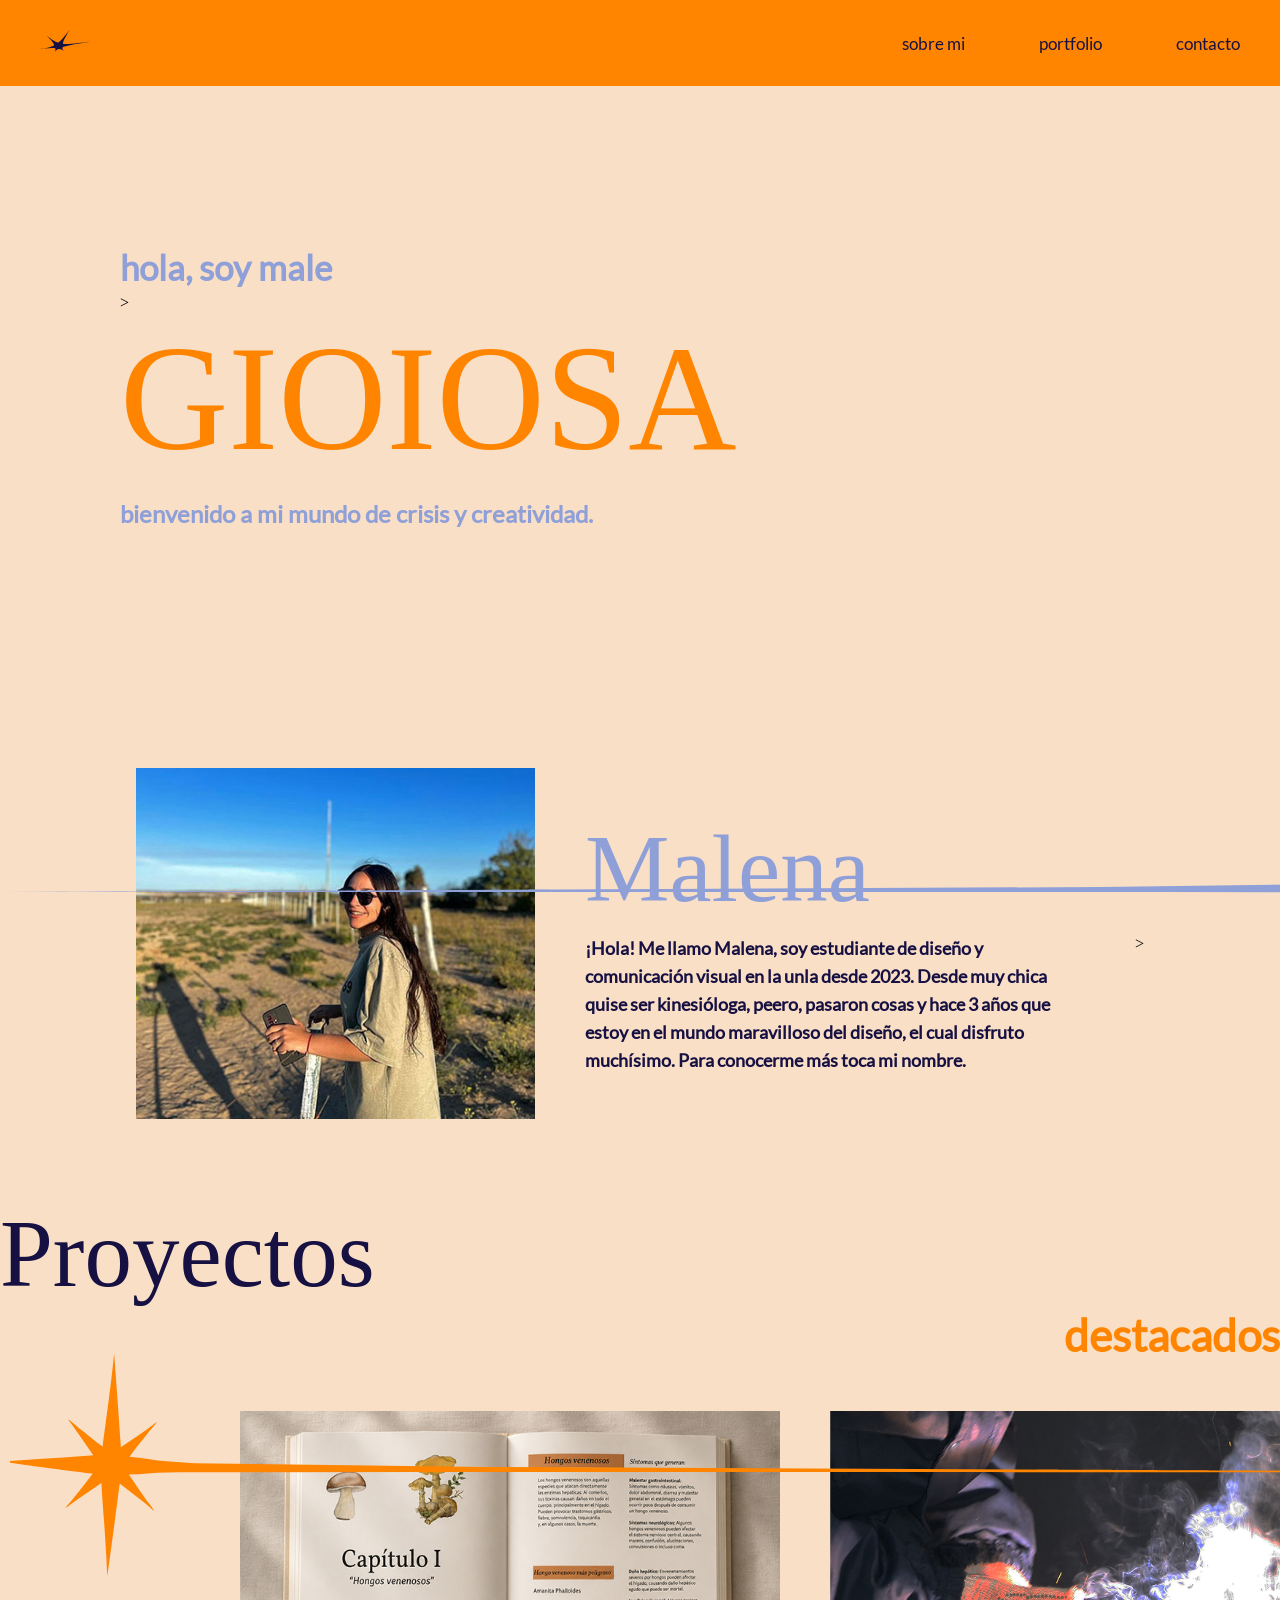
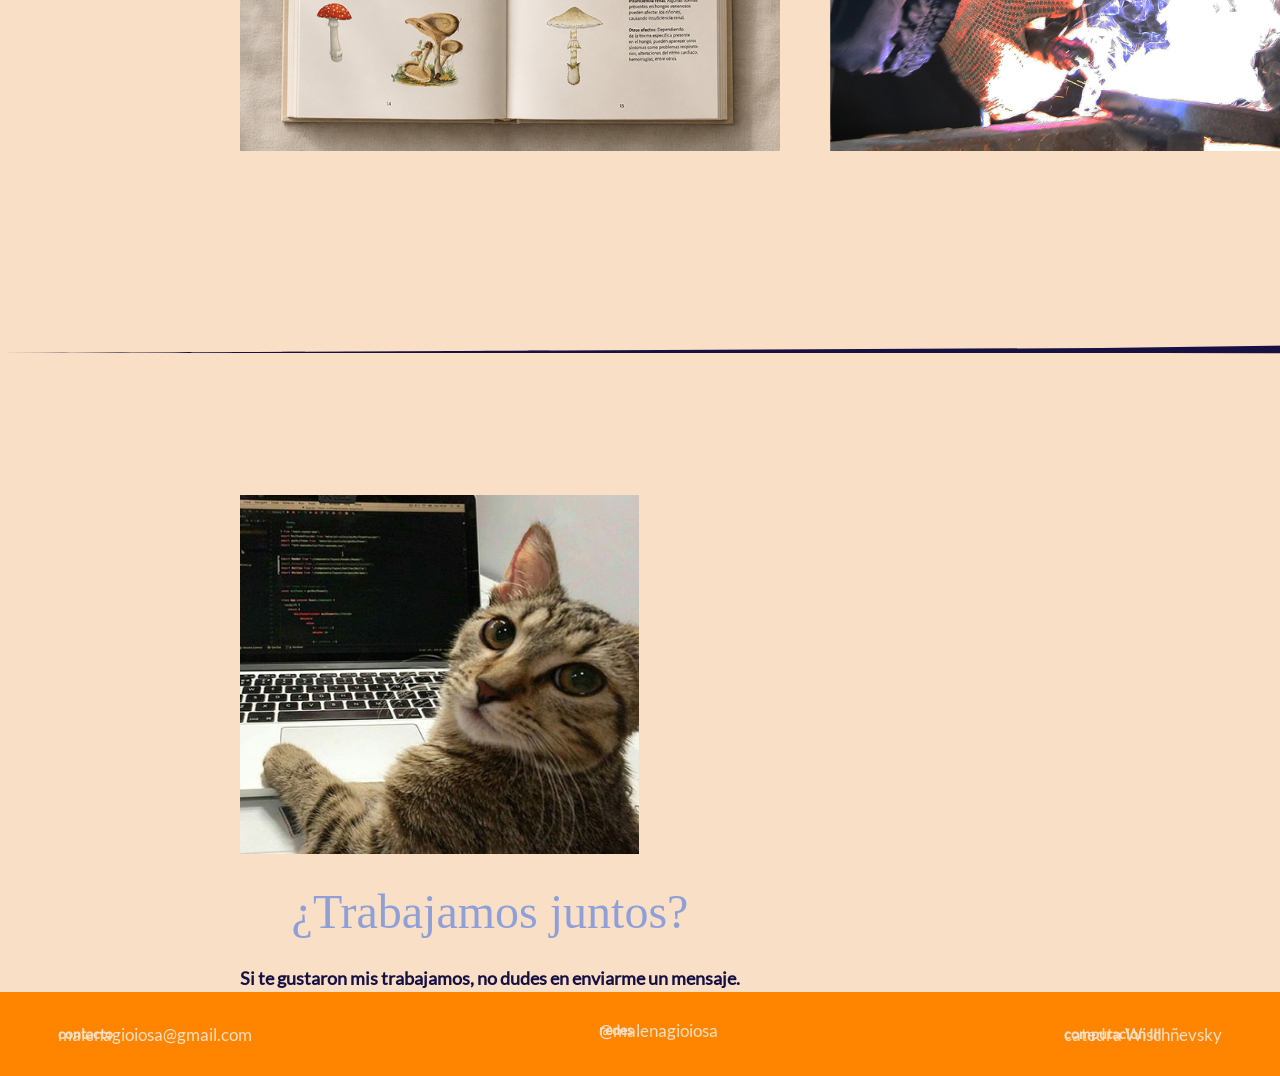
==== commit 65a50ac9: "sigo realizando correcciones" ====
--- a/index.html
+++ b/index.html
@@ -10,17 +10,15 @@
     <body>
         <header>
           <nav>
-            <div>
                 <a href="index.html">
-                <img src="img/logo.svg" alt="logo" width="49" height="82"/> 
+                <img src="img/svg/logo.svg" alt="logo" width="49" height="82"/> 
                 </a>
-            </div>
             <ul id="botones">
                 <li>
                     <a href="sobre-mi.html">sobre mi</a>
                 </li>
                 <li>
-                    <a href="#">portfolio</a>
+                    <a href="portfolio.html">portfolio</a>
                 </li>
                 <il>
                     <a href="contacto.html">contacto</a>
@@ -31,75 +29,61 @@
     
     <main>
         <section class="presentacion">
-            <h2>hola, soy male</h1>
+            <h2>hola, soy male</h2>>
             <h1>GIOIOSA</h1>
             <h3>bienvenido a mi mundo de crisis y creatividad.</h3>
-            <div class="estrellacelest">
-            <img src="img/separacion-celeste.svg" alt="separacion-celeste" width="1580" height="290">
-            </div>
         </section>
+            <img class="estrellacelest" src="img/svg/separacion-celeste.svg" alt="estrella-que-se-utiliza-para-separar" width="1580" height="290">
 
         <section class="malena">
-            <img src="img/malena-inicial.jpg" alt="malena-inicial" width="399" height="351">
-            <div class="male">
-                <div class="boton-male">
-                <a href="#">Malena</a>
-                </div>
+            <img src="img/malena-inicial.jpg" alt="fotografia-actual-de-malena" width="399" height="351">
+            <article class="male">
+                <a class="boton-male" href="#">Malena</a>
                 <p>¡Hola! Me llamo Malena, soy estudiante de diseño y comunicación visual 
                 en la unla desde 2023. Desde muy chica quise ser kinesióloga, peero, 
                 pasaron cosas y hace 3 años que estoy en el mundo maravilloso 
                 del diseño, el cual disfruto muchísimo. 
                 Para conocerme más toca mi nombre.</p>
-            </div>
-            <div class="estrella">
-            <img src="img/separación-naranja.svg" alt="separacion-naranja" width="1580" height="290">
+            </article>>
+        </section>
+            <img class="estrella" src="img/svg/separación-naranja.svg" alt="estrella-que-se-utiliza-para-separar" width="1580" height="290">
+
+        <section class="proyectos">
+                <a class="boton-proyectos" href="#">Proyectos</a>
+                <h3 class=dest>destacados</h3>
+            <div class="destacado">
+                <img src="img/libro-hongos-destacado.png" alt="trabajo-de-libro-de-hongos-destacado" width="540" height="340">
+                <img src="img/fotografia-destacado.png" alt="trabajo-de-fotografia-destacado" width="540" height="340">
             </div>
         </section>
-
-        <section class="proyectos">
-            <div class="proyec">
-                <div class="boton-proyectos">
-                <a href="#">Proyectos</a>
-                </div>
-                <h3 class=dest>destacados</h3>
-            </div>
-            <div class="destacado">
-                <img src="img/libro-hongos-destacado.png" alt="hongos-destacado" width="540" height="340">
-                <img src="img/fotografia-destacado.png" alt="foto-destacado" width="540" height="340">
-            </div>
-            <img src="img/separacion-azul.svg" alt="separacion-azul" width="1580" height="290">
-        </section>
+            <img class="estrellaazul" src="img/svg/separacion-azul.svg" alt="estrella-que-se-utiliza-para-separar" width="1580" height="290">
 
         <section class="trabajamos-juntos">
-            <div>
-                <div class="gatito">
-                <img src="img/gato-trabajamos-juntos.jpg" alt="gato-trabajamos-juntos" width="399" height="359"> 
-                </div>
-                <div class="trabajamos">
-                    <div class="boton-trabajo">
-                    <a href="#">¿Trabajamos juntos?</a>
-                    </div>
-                <p>Si te gustaron mis trabajamos, 
-                no dudes en enviarme un mensaje.</p>
-                </div>
+            <div class="gatito">
+                <img src="img/gato-trabajamos-juntos.jpg" alt="gato-utlizando-una-compu" width="399" height="359"> 
+                <article class="trabajamos">
+                    <a class="boton-trabajo" href="#">¿Trabajamos juntos?</a>
+                    <p>Si te gustaron mis trabajamos, 
+                    no dudes en enviarme un mensaje.</p>
+                </article>
             </div>
         </section>
 
     </main>
  
     <footer>
-        <div class="footer-izquierdo">
+        <article class="footer-izquierdo">
         <h4>contacto</h4>
-        <h8>malenagioiosa@gmail.com</h8>
-        </div>
-        <div class="footer-medio">
+        <h5>malenagioiosa@gmail.com</h5>
+        </article>
+        <article class="footer-medio">
         <h4>redes</h4>
-        <h8>@malenagioiosa</h8>
-        </div>
-        <div class="footer-derecho">
+        <h5>@malenagioiosa</h5>
+        </article>
+        <article class="footer-derecho">
         <h4>computacion III</h4>
-        <h8>catedra Wischñevsky</h8>
-        </div>
+        <h5>catedra Wischñevsky</h5>
+        </article>
     </footer>
 </body>
 
--- a/estilos.css
+++ b/estilos.css
@@ -23,7 +23,7 @@
     font-style: normal;
     font-weight: 200;
     line-height: normal;
-    margin: 0 0 -15px 0px;
+    margin: 0 0 15px 0px;
 
 }
 
@@ -54,10 +54,6 @@
     font-style: normal;
     font-weight: 700;
     line-height: 28px
-}
-
-h4{
-
 }
 
 body{
@@ -97,7 +93,7 @@
 footer{
     display: flex;
     height: 84px;
-    padding: 40px 8%;
+    padding: 40px 58px;
     align-items: center;
     background: #FF8500;
     justify-content: space-between;
@@ -107,6 +103,7 @@
     font-family: Lato;
     font-size: 14px;
     font-style: normal;
+    gap: 100px;
     }
 
 .footer-izquierdo{
@@ -115,12 +112,21 @@
 
 .footer-medio{
     text-transform: lowercase;
-    margin: 0 0 8px 0;
+    margin: 0px 0px 8px 0px;
     
 }
-body{
-    margin: 0;
-    padding: 0;
+
+.footer p{
+    color: #F9DFC6;
+    font-family: Lato;
+    font-size: 8px;
+    font-style: normal;
+    gap: 50px;
+}
+
+*{
+    margin: 0px;
+    padding: 0px;
 }
 
 .presentacion{
@@ -185,7 +191,7 @@
     width: 250px;
     height: 120px;
     text-decoration: none;
-    margin: 0;
+    margin: 0px;
 }
 
 .proyec{
@@ -195,8 +201,8 @@
     align-items: flex-start;
     padding: 200px;
     padding-left:310px;
-    line-height: 0;
-    margin: 0;
+    line-height: 0px;
+    margin: 0px;
 }
 
 .dest{
@@ -208,8 +214,8 @@
     font-weight: 600;
     line-height: normal;
     padding-left: 240px;
-    margin: 0;
-    padding-bottom: 0;
+    margin: 0px;
+    padding-bottom: 0px;
 }
 
 .destacado{
@@ -220,17 +226,27 @@
     padding-left: 240px;
 }
 
-h8{
+h5{
     color: #F9DFC6;
     font-family: Lato;
     font-size: 17px;
     font-style: normal;
     font-weight: 200;
-    line-height: 0px
+    line-height: 0px;
+    gap: 80px;
+}
+
+.au{
+    color: #FF8500;
+    font-family: "DX Lactos - Free Persoanl Use";
+    font-size: 24px;
+    font-size: normal;
+    font-weight: 90;
+    line-height: 0px;
 }
 
 .trabajamos-juntos{
-    display: inline-flex;
+    display: flex;
     flex-direction: row;
     align-items: flex-start;
     gap: 111px;
@@ -286,7 +302,7 @@
 .email{
     display: flex;
     flex-direction: column;
-    width: 50%;
+    width: 60%;
 }
 
 .apellido input, .email input, .idea textarea {
@@ -340,7 +356,7 @@
     font-style: normal;
     font-weight: 400;
     line-height: normal;
-    margin-top: -310px; 
+    height: 80vh;
 }
 
 .sobre-mi{
@@ -350,11 +366,11 @@
     gap: 50;
     max-width: 1100px;
     margin: 50px;
-    padding: 0 20px;
+    padding: 0px 20px; 
 }
 
 .imagen{
-    width: 320px;
+    width: 453px;
     height: auto;
 }
 
@@ -365,8 +381,8 @@
     font-style: normal;
     font-weight: 400;
     line-height: normal;
-    margin: 0 0 15px 0;
-    padding-left: 200px;
+    margin: 0px 0px 15px 0px;
+    padding-left: 60px;
 }
 
 .contenedor-medio{
@@ -376,23 +392,14 @@
     align-items: flex-start;
     max-width: 1100px;
     margin: 60px;
-    padding: 0 20px;
+    padding: 0px 20px;
     gap: 50px;
 }
 
 .audio, .programas{
     display: flex;
     flex-direction: column;
-    gap: 12px;
-}
-
-h5{
-    color: #FF8500;
-    font-family: "Dx Lactos - Free Persoanl Use";
-    font-size: 24px;
-    font-style: normal;
-    font-weight: 90;
-    line-height: 0px;
+    gap: 30px;
 }
 
 .flex-container{
@@ -402,7 +409,7 @@
     gap: 25px;
     max-width: 1100px;
     margin: 60px;
-    padding: 0 20px;
+    padding: 0px 20px;
 }
 
 .flex-item{
@@ -434,3 +441,6 @@
     line-height: normal;
 }
 
+a{
+    text-decoration: none;
+}
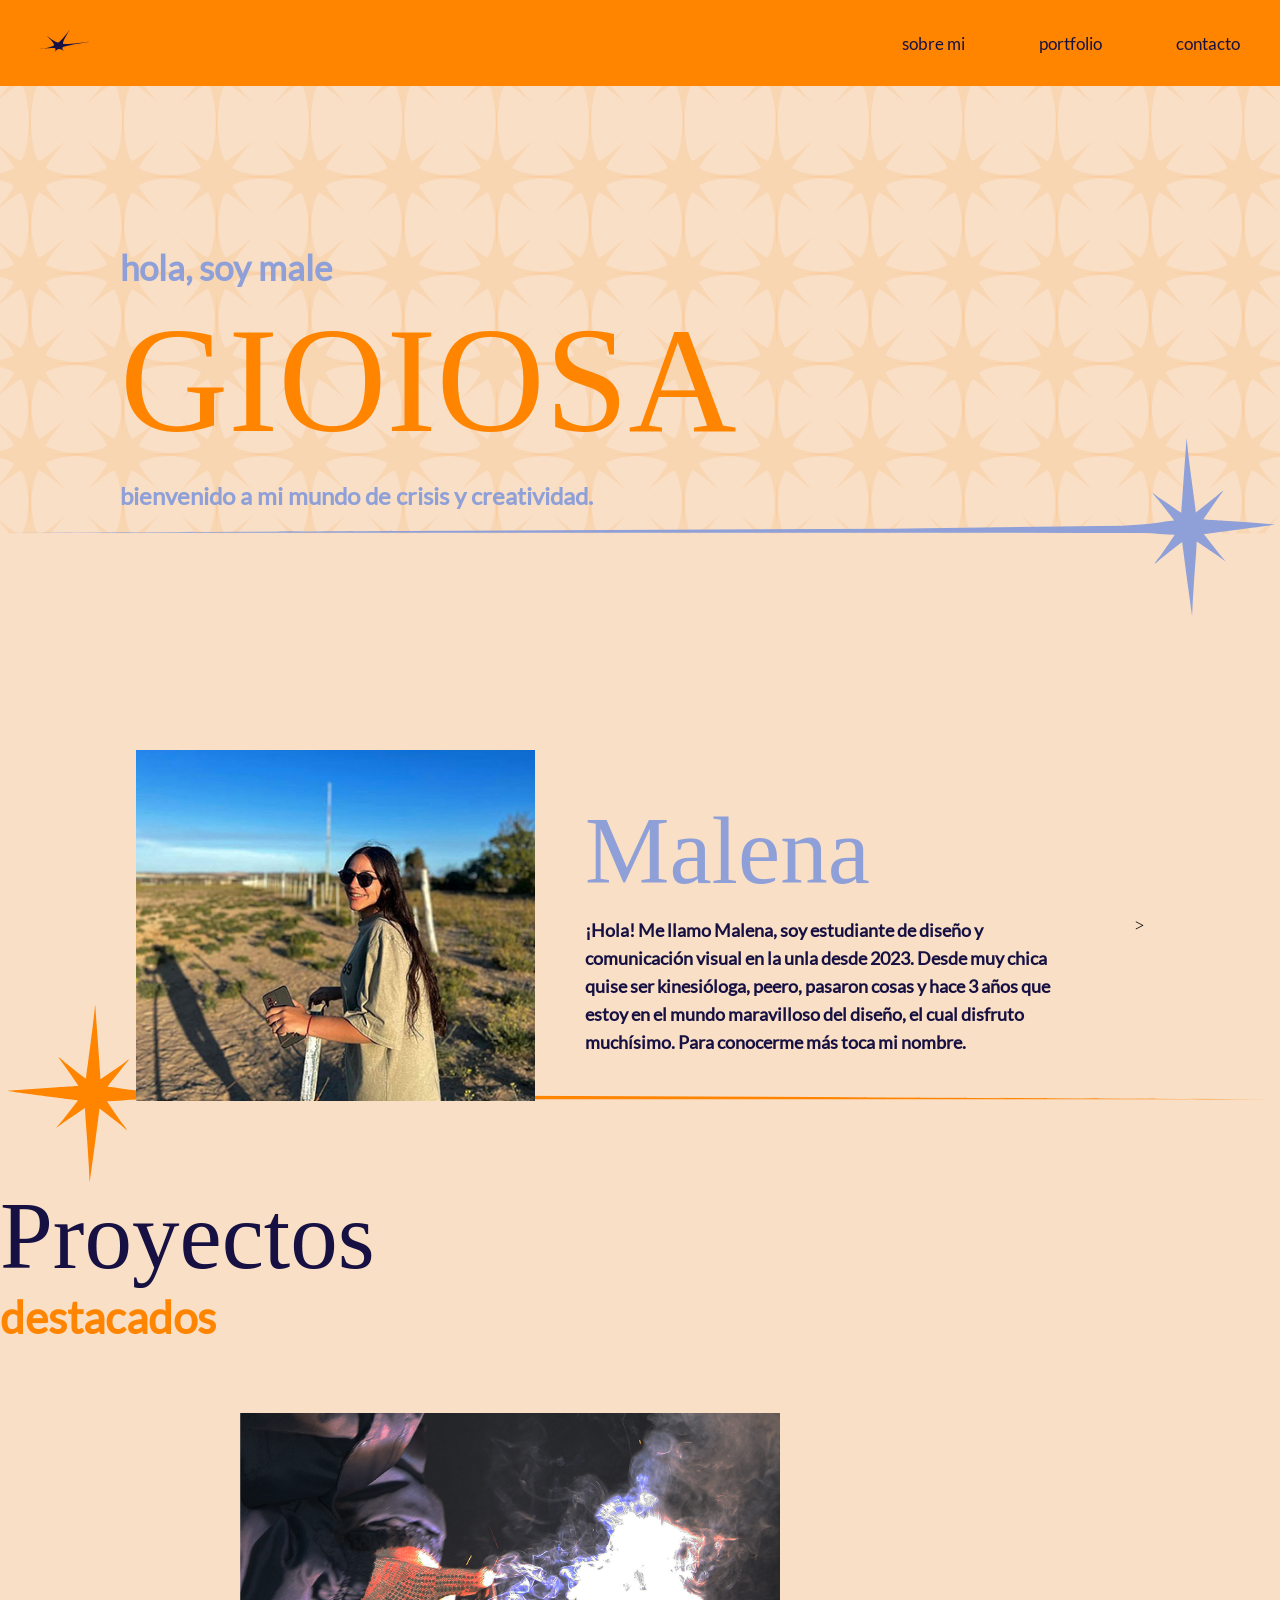
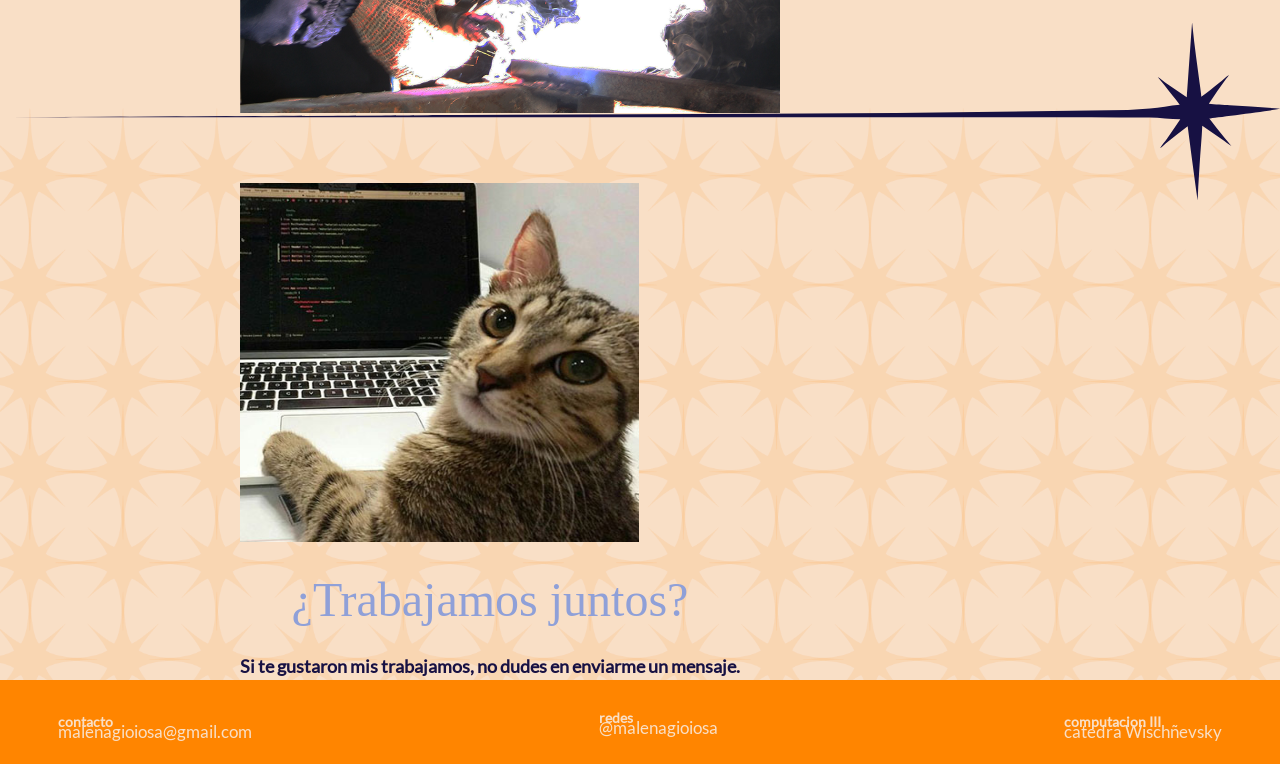
==== commit 4bfe2086: "sigo con correcciones" ====
--- a/index.html
+++ b/index.html
@@ -7,7 +7,7 @@
         <link rel="icon" type="image/x-icon" href="favicon.ico">
     </head>
 
-    <body>
+    <body class="inicio">
         <header>
           <nav>
                 <a href="index.html">
@@ -29,16 +29,15 @@
     
     <main>
         <section class="presentacion">
-            <h2>hola, soy male</h2>>
+            <h2>hola, soy male</h2>
             <h1>GIOIOSA</h1>
             <h3>bienvenido a mi mundo de crisis y creatividad.</h3>
         </section>
-            <img class="estrellacelest" src="img/svg/separacion-celeste.svg" alt="estrella-que-se-utiliza-para-separar" width="1580" height="290">
 
         <section class="malena">
             <img src="img/malena-inicial.jpg" alt="fotografia-actual-de-malena" width="399" height="351">
             <article class="male">
-                <a class="boton-male" href="#">Malena</a>
+                <a class="boton-male" href="sobre-mi.html">Malena</a>
                 <p>¡Hola! Me llamo Malena, soy estudiante de diseño y comunicación visual 
                 en la unla desde 2023. Desde muy chica quise ser kinesióloga, peero, 
                 pasaron cosas y hace 3 años que estoy en el mundo maravilloso 
@@ -46,23 +45,20 @@
                 Para conocerme más toca mi nombre.</p>
             </article>>
         </section>
-            <img class="estrella" src="img/svg/separación-naranja.svg" alt="estrella-que-se-utiliza-para-separar" width="1580" height="290">
 
         <section class="proyectos">
-                <a class="boton-proyectos" href="#">Proyectos</a>
+                <a class="boton-proyectos" href="portfolio.html">Proyectos</a>
                 <h3 class=dest>destacados</h3>
             <div class="destacado">
-                <img src="img/libro-hongos-destacado.png" alt="trabajo-de-libro-de-hongos-destacado" width="540" height="340">
-                <img src="img/fotografia-destacado.png" alt="trabajo-de-fotografia-destacado" width="540" height="340">
+                <img src="img/fotografia-destacado.png" alt="foto" width="540" height="300" >
             </div>
         </section>
-            <img class="estrellaazul" src="img/svg/separacion-azul.svg" alt="estrella-que-se-utiliza-para-separar" width="1580" height="290">
 
         <section class="trabajamos-juntos">
             <div class="gatito">
                 <img src="img/gato-trabajamos-juntos.jpg" alt="gato-utlizando-una-compu" width="399" height="359"> 
                 <article class="trabajamos">
-                    <a class="boton-trabajo" href="#">¿Trabajamos juntos?</a>
+                    <a class="boton-trabajo" href="contacto.html">¿Trabajamos juntos?</a>
                     <p>Si te gustaron mis trabajamos, 
                     no dudes en enviarme un mensaje.</p>
                 </article>
@@ -72,18 +68,18 @@
     </main>
  
     <footer>
-        <article class="footer-izquierdo">
+        <div class="footer-izquierdo">
         <h4>contacto</h4>
         <h5>malenagioiosa@gmail.com</h5>
-        </article>
-        <article class="footer-medio">
+        </div>
+        <div class="footer-medio">
         <h4>redes</h4>
         <h5>@malenagioiosa</h5>
-        </article>
-        <article class="footer-derecho">
+        </div>
+        <div class="footer-derecho">
         <h4>computacion III</h4>
         <h5>catedra Wischñevsky</h5>
-        </article>
+        </div>
     </footer>
 </body>
 
--- a/estilos.css
+++ b/estilos.css
@@ -54,6 +54,21 @@
     font-style: normal;
     font-weight: 700;
     line-height: 28px
+}
+
+label{
+    color: #171143;
+    font-family: Lato;
+    font-size: 18px;
+    font-style: normal;
+    font-weight: 700;
+    line-height: 28px
+}
+
+.inicio{
+    background-image: url(img/fondo-index3.svg);
+    background-repeat: no-repeat;
+    background-size: cover;
 }
 
 body{
@@ -98,7 +113,7 @@
     background: #FF8500;
     justify-content: space-between;
     box-sizing: border-box;
-    line-height: 2px;
+    line-height: 20px;
     color: #F9DFC6;
     font-family: Lato;
     font-size: 14px;
@@ -194,26 +209,13 @@
     margin: 0px;
 }
 
-.proyec{
-    display: flex;
-    flex-direction: column;
-    justify-content: center;
-    align-items: flex-start;
-    padding: 200px;
-    padding-left:310px;
-    line-height: 0px;
-    margin: 0px;
-}
-
 .dest{
     color: #FF8500;
-    text-align: right;
     font-family: Lato;
     font-size: 44px;
     font-style: normal;
     font-weight: 600;
     line-height: normal;
-    padding-left: 240px;
     margin: 0px;
     padding-bottom: 0px;
 }
@@ -238,7 +240,7 @@
 
 .au{
     color: #FF8500;
-    font-family: "DX Lactos - Free Persoanl Use";
+    font-family: Lactos;
     font-size: 24px;
     font-size: normal;
     font-weight: 90;
@@ -404,8 +406,7 @@
 
 .flex-container{
     display: flex;
-    flex-direction: row;
-    justify-content: space-between;
+    justify-content: center;
     gap: 25px;
     max-width: 1100px;
     margin: 60px;
@@ -413,19 +414,24 @@
 }
 
 .flex-item{
-    width: 33;
+    width: 516px;
+    height: 422px;
     border: 3px solid #f97316;
     border-radius: 25px;
-    padding: 30px 25px;
+    padding: 62px 41px;
     background-color: transparent;
     box-sizing: border-box;
     display: flex;
     flex-direction: column;
+    display: flex;
+    justify-content: center;
+    align-items: left;
+    gap: 25px;
 }
 
 h6{
     color: #8FA0D8;
-    font-family: "Dx Lactos - Free Persoanl Use";
+    font-family: Lactos;
     font-size: 30px;
     font-style: normal;
     font-weight: 400;
@@ -433,7 +439,7 @@
 }
 
 h7{
-    color: #171143;
+    color: #f97316;
     font-family: Lato;
     font-size: 20px;
     font-style: normal;
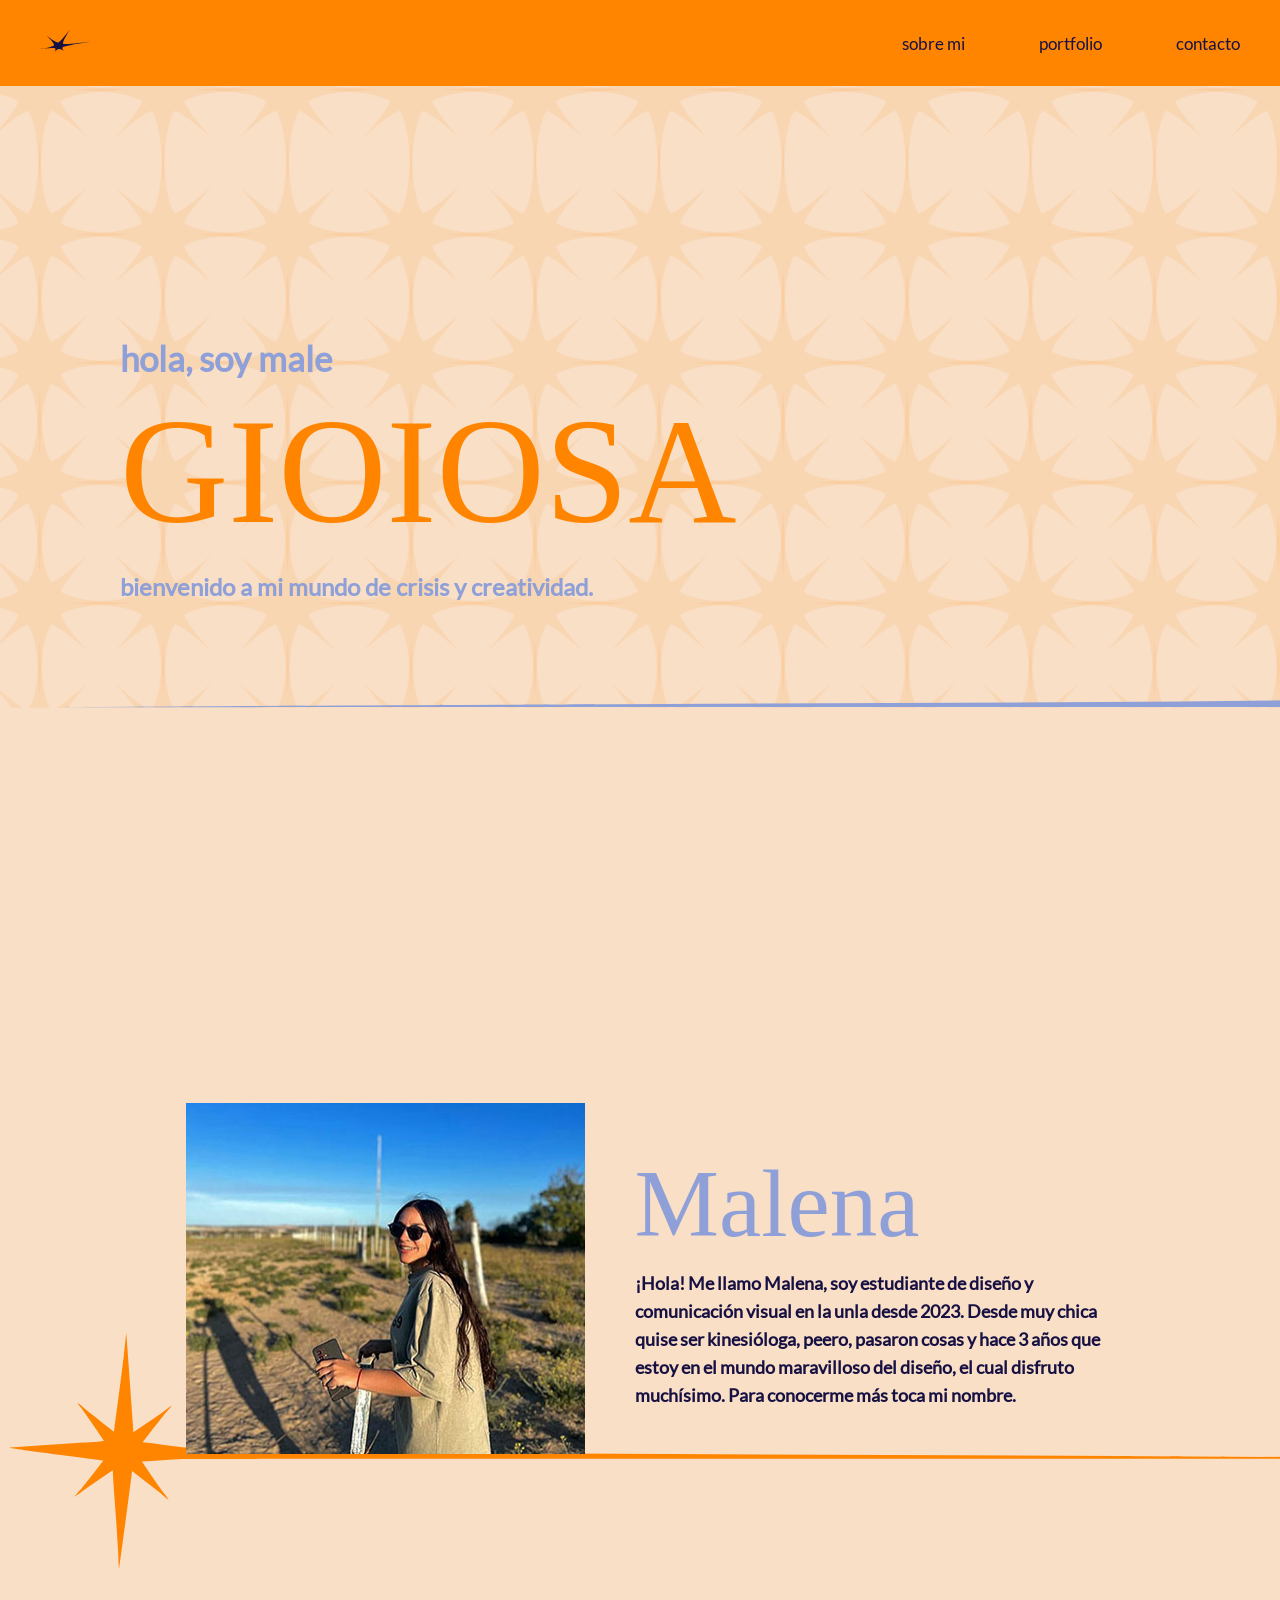
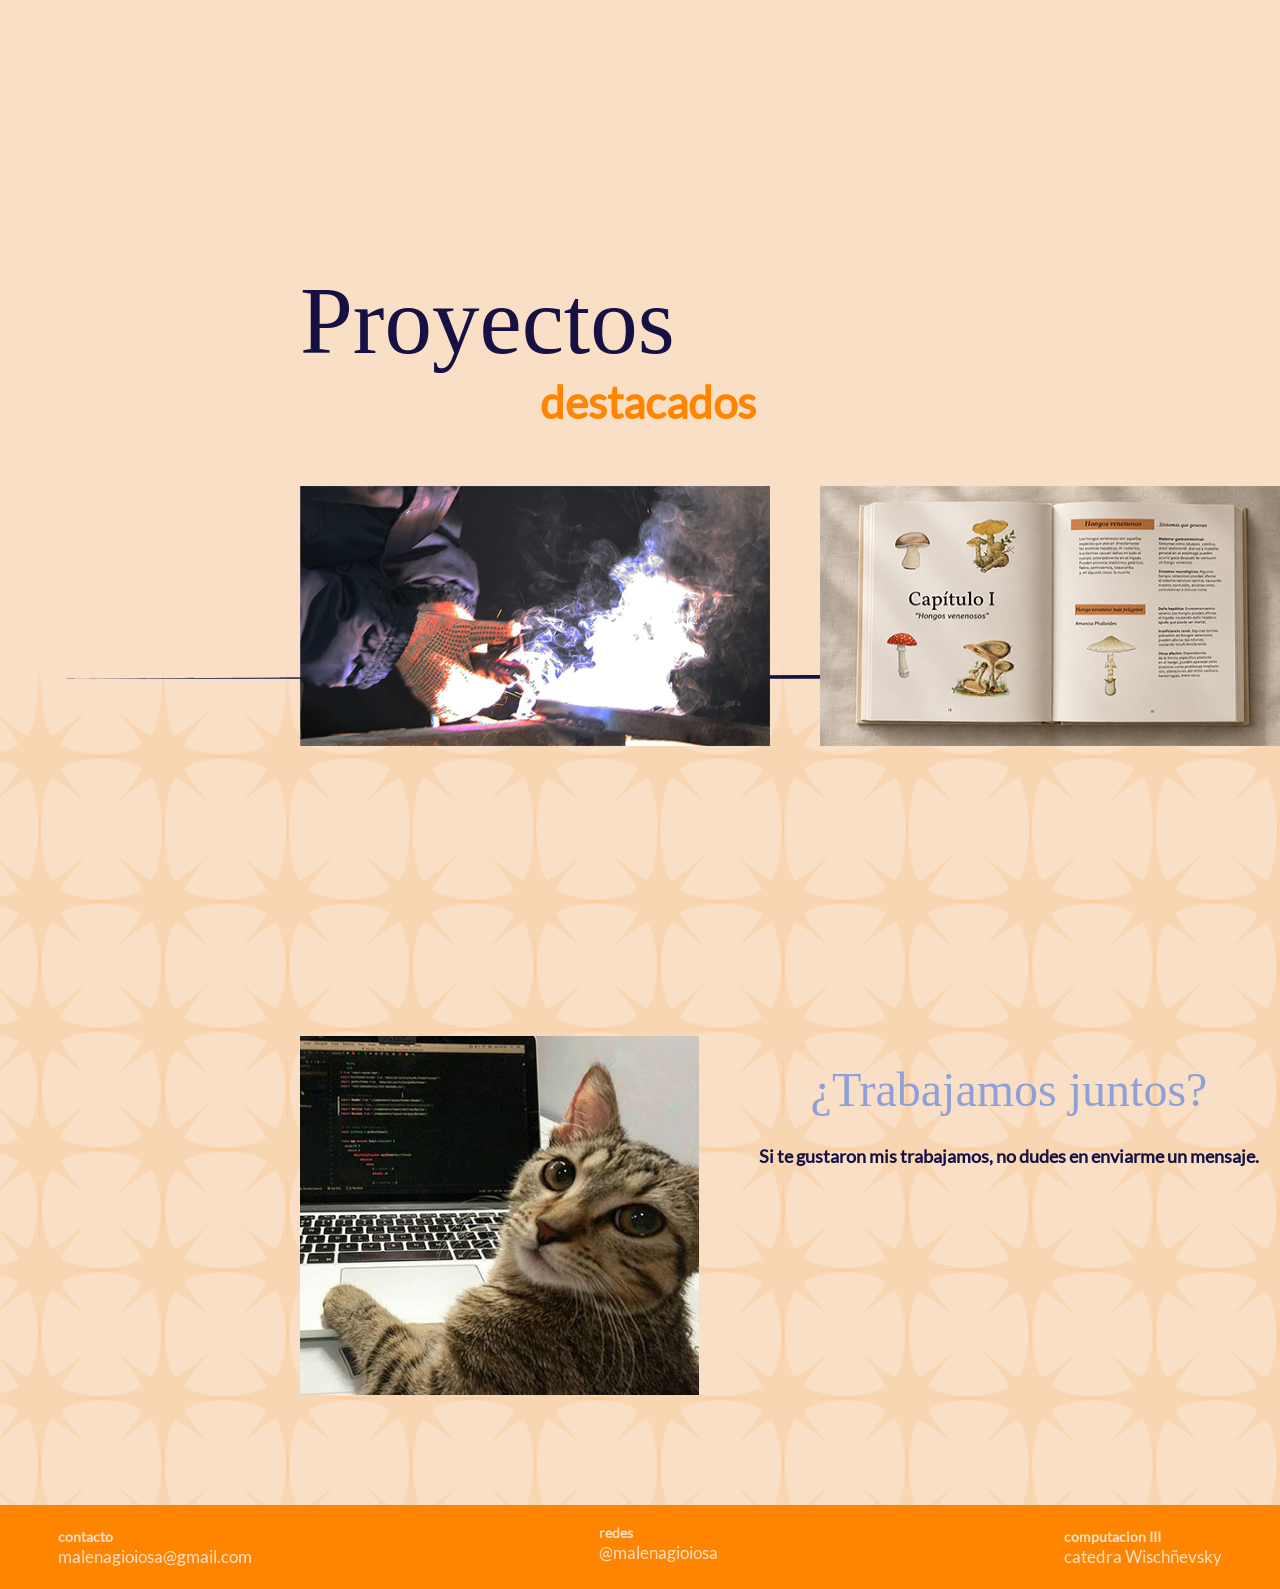
==== commit 630dcdd9: "Sume la galeria que no habia llegado a hacer para la preentrega y realice todas las correcciones." ====
--- a/index.html
+++ b/index.html
@@ -1,86 +1,108 @@
-<!DOCTYPE html>
+<!doctype html>
 <html>
-    <head>
-        <meta charset="utf-8">
-        <title>Gioiosa Malena</title>
-        <link rel="stylesheet" href="estilos.css">
-        <link rel="icon" type="image/x-icon" href="favicon.ico">
-    </head>
+  <head>
+    <meta charset="utf-8" />
+    <title>Gioiosa Malena</title>
+    <link rel="stylesheet" href="estilos.css" />
+    <link rel="icon" type="image/x-icon" href="favicon.ico" />
+    <meta name="viewport" content="width=device-width, initial-scale=1.0">
+  </head>
 
-    <body class="inicio">
-        <header>
-          <nav>
-                <a href="index.html">
-                <img src="img/svg/logo.svg" alt="logo" width="49" height="82"/> 
-                </a>
-            <ul id="botones">
-                <li>
-                    <a href="sobre-mi.html">sobre mi</a>
-                </li>
-                <li>
-                    <a href="portfolio.html">portfolio</a>
-                </li>
-                <il>
-                    <a href="contacto.html">contacto</a>
-                </il>
-            </ul>
-          </nav>
-        </header>
-    
+  <body class="inicio">
+    <header>
+      <nav class="header">
+        <a href="index.html">
+          <img src="img/svg/logo.svg" alt="logo" width="49" height="82" />
+        </a>
+        <ul id="botones">
+          <li>
+            <a href="sobre-mi.html">sobre mi</a>
+          </li>
+          <li>
+            <a href="portfolio.html">portfolio</a>
+          </li>
+          <li>
+            <a href="contacto.html">contacto</a>
+          </li>
+        </ul>
+      </nav>
+    </header>
+
     <main>
-        <section class="presentacion">
-            <h2>hola, soy male</h2>
-            <h1>GIOIOSA</h1>
-            <h3>bienvenido a mi mundo de crisis y creatividad.</h3>
-        </section>
+      <section class="presentacion">
+        <h2>hola, soy male</h2>
+        <h1>GIOIOSA</h1>
+        <h3>bienvenido a mi mundo de crisis y creatividad.</h3>
+      </section>
 
-        <section class="malena">
-            <img src="img/malena-inicial.jpg" alt="fotografia-actual-de-malena" width="399" height="351">
-            <article class="male">
-                <a class="boton-male" href="sobre-mi.html">Malena</a>
-                <p>¡Hola! Me llamo Malena, soy estudiante de diseño y comunicación visual 
-                en la unla desde 2023. Desde muy chica quise ser kinesióloga, peero, 
-                pasaron cosas y hace 3 años que estoy en el mundo maravilloso 
-                del diseño, el cual disfruto muchísimo. 
-                Para conocerme más toca mi nombre.</p>
-            </article>>
-        </section>
+      <section class="malena">
+        <img
+          src="img/malena-inicial.jpg"
+          alt="fotografia-actual-de-malena"
+          width="399"
+          height="351"/>
+        <article class="male">
+          <a class="boton-male" href="sobre-mi.html">Malena</a>
+          <p>
+            ¡Hola! Me llamo Malena, soy estudiante de diseño y comunicación
+            visual en la unla desde 2023. Desde muy chica quise ser kinesióloga,
+            peero, pasaron cosas y hace 3 años que estoy en el mundo maravilloso
+            del diseño, el cual disfruto muchísimo. Para conocerme más toca mi
+            nombre.
+          </p>
+        </article>
+        
+      </section>
 
-        <section class="proyectos">
-                <a class="boton-proyectos" href="portfolio.html">Proyectos</a>
-                <h3 class=dest>destacados</h3>
-            <div class="destacado">
-                <img src="img/fotografia-destacado.png" alt="foto" width="540" height="300" >
-            </div>
-        </section>
+      <section class="proyectos">
+        <a class="boton-proyectos" href="portfolio.html">Proyectos</a>
+        <h3 class="dest">destacados</h3>
+        <div class="destacado">
+          <img
+            src="img/fotografia-destacado.png"
+            alt="trabajo de fotografia soldadura"
+            width="470"
+            height="260"
+          />
+          <img
+            src="img/libro-hongos-destacado.png"
+            alt="pagina de libro de hongos"
+            width="470"
+            height="260"
+          />
+        </div>
+      </section>
 
-        <section class="trabajamos-juntos">
-            <div class="gatito">
-                <img src="img/gato-trabajamos-juntos.jpg" alt="gato-utlizando-una-compu" width="399" height="359"> 
-                <article class="trabajamos">
-                    <a class="boton-trabajo" href="contacto.html">¿Trabajamos juntos?</a>
-                    <p>Si te gustaron mis trabajamos, 
-                    no dudes en enviarme un mensaje.</p>
-                </article>
-            </div>
-        </section>
+      <section class="trabajamos-juntos">
+        <img
+          class="gatito"
+          src="img/gato-trabajamos-juntos.jpg"
+          alt="gato-utlizando-una-compu"
+          width="399"
+          height="359"
+        />
+        <article class="trabajamos">
+          <a class="boton-trabajo" href="contacto.html">¿Trabajamos juntos?</a>
+          <p>Si te gustaron mis trabajamos, no dudes en enviarme un mensaje.</p>
+        </article>
+      </section>
+    </main>
 
-    </main>
- 
     <footer>
-        <div class="footer-izquierdo">
+      <div class="footer-izquierdo">
         <h4>contacto</h4>
         <h5>malenagioiosa@gmail.com</h5>
-        </div>
-        <div class="footer-medio">
+      </div>
+      <div class="footer-medio">
         <h4>redes</h4>
         <h5>@malenagioiosa</h5>
-        </div>
-        <div class="footer-derecho">
+      </div>
+      <div class="footer-derecho">
         <h4>computacion III</h4>
         <h5>catedra Wischñevsky</h5>
-        </div>
+      </div>
     </footer>
-</body>
+  </body>
 
-</html>+
+</html>
--- a/estilos.css
+++ b/estilos.css
@@ -34,7 +34,7 @@
     font-style: normal;
     font-weight: 700;
     line-height: normal;
-    margin: 0 0 6px 0px;
+    margin: 0px 0px 6px 0px;
 }
 
 h3{
@@ -66,7 +66,25 @@
 }
 
 .inicio{
-    background-image: url(img/fondo-index3.svg);
+    background-image: url(img/svg/fondo-index3.svg);
+    background-repeat: no-repeat;
+    background-size: cover;
+}
+
+.fondo-contacto{
+    background-image: url(img/svg/fondo-contacto.svg);
+    background-repeat: no-repeat;
+    background-size: cover;
+}
+
+.fondo-sobremi{
+    background-image: url(img/svg/fondo.-sobremi.svg);
+    background-repeat: no-repeat;
+    background-size: cover;
+}
+
+.fondo-portfolio{
+    background-image: url(img/svg/fondo-portfolio.svg);
     background-repeat: no-repeat;
     background-size: cover;
 }
@@ -149,7 +167,7 @@
     flex-direction: column;
     justify-content: center;
     align-items: flex-start; 
-    padding: 160px;
+    height: 85vh;
     padding-left: 120px;
 }
 
@@ -160,7 +178,7 @@
     justify-content: center;
     gap: 50px;
     padding-left: 40px;
-    padding: 80px;
+    height: 95vh;
 }
 
 .male{
@@ -168,22 +186,6 @@
     flex-direction: column;
     justify-content: center;
     max-width: 500px;
-}
-
-.estrella{
-    position: absolute;
-      bottom: -710px;
-      left: 10px;
-      font-size: 32px;
-      user-select: none;
-}
-
-.estrellacelest{
-    position: absolute;
-      bottom: -130px;
-      left: 0px;
-      font-size: 32px;
-      user-select: none;
 }
 
 .boton-male{
@@ -201,12 +203,16 @@
     color:#171143;
     font-family: "Dx Lactos - Free Persoanl Use";
     font-size: 95px;
-    font-style: normal;
-    line-height: normal;
-    width: 250px;
-    height: 120px;
-    text-decoration: none;
-    margin: 0px;
+    margin-left: 180px;
+}
+
+.proyectos{
+    display: flex;
+    flex-direction: column;
+    justify-content: center;
+    align-items: flex-start; 
+    padding-left: 120px;
+    margin-top: 160px;
 }
 
 .dest{
@@ -216,8 +222,8 @@
     font-style: normal;
     font-weight: 600;
     line-height: normal;
-    margin: 0px;
-    padding-bottom: 0px;
+    margin-left: 420px;
+    height: 20px;
 }
 
 .destacado{
@@ -225,7 +231,7 @@
     height: 440px;
     align-items: center;
     gap: 50px;
-    padding-left: 240px;
+    margin-left: 180px;
 }
 
 h5{
@@ -234,7 +240,6 @@
     font-size: 17px;
     font-style: normal;
     font-weight: 200;
-    line-height: 0px;
     gap: 80px;
 }
 
@@ -248,11 +253,12 @@
 }
 
 .trabajamos-juntos{
-    display: flex;
-    flex-direction: row;
+    display: inline-flex;
     align-items: flex-start;
-    gap: 111px;
-    padding-left: 240px;
+    gap: 60px;
+    margin-left: 300px;
+    margin-top: 200px;
+    margin-bottom: 110px;
 }
 
 .boton-trabajo{
@@ -292,6 +298,7 @@
     width: 100%;
     max-width: 500px;
     box-sizing: border-box;
+    background-color: #F9DFC6;
 }
 
 .datos{
@@ -299,18 +306,20 @@
     flex-direction: row;
     gap: 20px;
     width: 100%;
+    background-color: #F9DFC6;
 }
 
 .email{
     display: flex;
     flex-direction: column;
     width: 60%;
+    background-color: #F9DFC6;
 }
 
 .apellido input, .email input, .idea textarea {
   border: 2px solid #8fa3db;
   border-radius: 15px;
-  background-color: transparent;
+  background-color: #F9DFC6;
   padding: 10px;
   outline: none;
   width: 100%;
@@ -353,7 +362,7 @@
 .titulo-contacto{
     display: flex;
     color: #8FA0D8;
-    font-family: "Dx Lactos - Free Persoanl Use";
+    font-family: "Lactos";
     font-size: 54px;
     font-style: normal;
     font-weight: 400;
@@ -427,6 +436,7 @@
     justify-content: center;
     align-items: left;
     gap: 25px;
+    background-color: antiquewhite;
 }
 
 h6{
@@ -449,4 +459,127 @@
 
 a{
     text-decoration: none;
+}
+
+.titulo{
+    color:#f97316;
+    font-family: Lactos;
+    font-size: 60px;
+    font-style: normal;
+    font-weight: 500;
+    line-height: normal;
+    max-width: 400px;
+    justify-content: center;
+    margin-left: 400px;
+    margin-top: 90px;
+}
+
+
+#galeria-proyectos{
+  display: flex;
+  flex-direction: row;
+  align-items: flex-start;
+  gap: 20px;
+  margin-left: 150px; 
+  margin-bottom: 15;
+  margin-top: 160px;
+}
+
+.pequeñas{
+   margin-top: 135px;
+}
+
+.pequeñas2{
+    margin-top: 100px;
+}
+
+.info-proyectos{
+  max-width: 400px;
+}
+
+#galeria-proyectos2{
+  display: flex;
+  flex-direction: row;
+  align-items: flex-start;
+  gap: 20px;
+  margin-left: 70px;
+  margin-top: 200px;
+}
+
+.columna-derecha{
+  display: flex;
+  flex-direction: column; 
+  gap: 0px;
+}
+
+.info-proyectos2{
+    max-width: 500px;
+}
+
+#galeria-proyectos3{
+  display: flex;
+  flex-direction: row;
+  align-items: flex-start;
+  gap: 20px;
+  margin-left: 55px;
+  margin-bottom: 15;
+  margin-top: 80px;
+  margin-top: 280px;
+}
+
+.texto{
+    max-width: 500px;
+}
+
+.pequeñas3{
+   margin-top: 70px;
+}
+
+#galeria-proyectos4{
+  display: flex;
+  flex-direction: row;
+  align-items: flex-start;
+  gap: 20px;
+  margin-left: 90px; 
+  margin-bottom: 100px;
+  margin-top: 260px;
+  margin
+}
+
+.pequeñas4{
+   margin-top: 125px;
+}
+
+.gap{
+    gap: 60px;
+}
+
+@media screen and (max-width:768px) {
+#botones {
+    display: flex;
+    flex-direction: column;
+    text-align: center;
+    padding: 0;
+  }
+
+  .malena, .trabajamos-juntos {
+    flex-direction: column;
+    text-align: center;
+  }
+
+  .destacado {
+    flex-direction: column; 
+    align-items: center;
+  }
+
+  .destacado img {
+    max-width: 100%;
+    height: auto;
+  }
+
+  footer {
+    flex-direction: column; 
+    text-align: center;
+    gap: 15px;
+  }
 }
